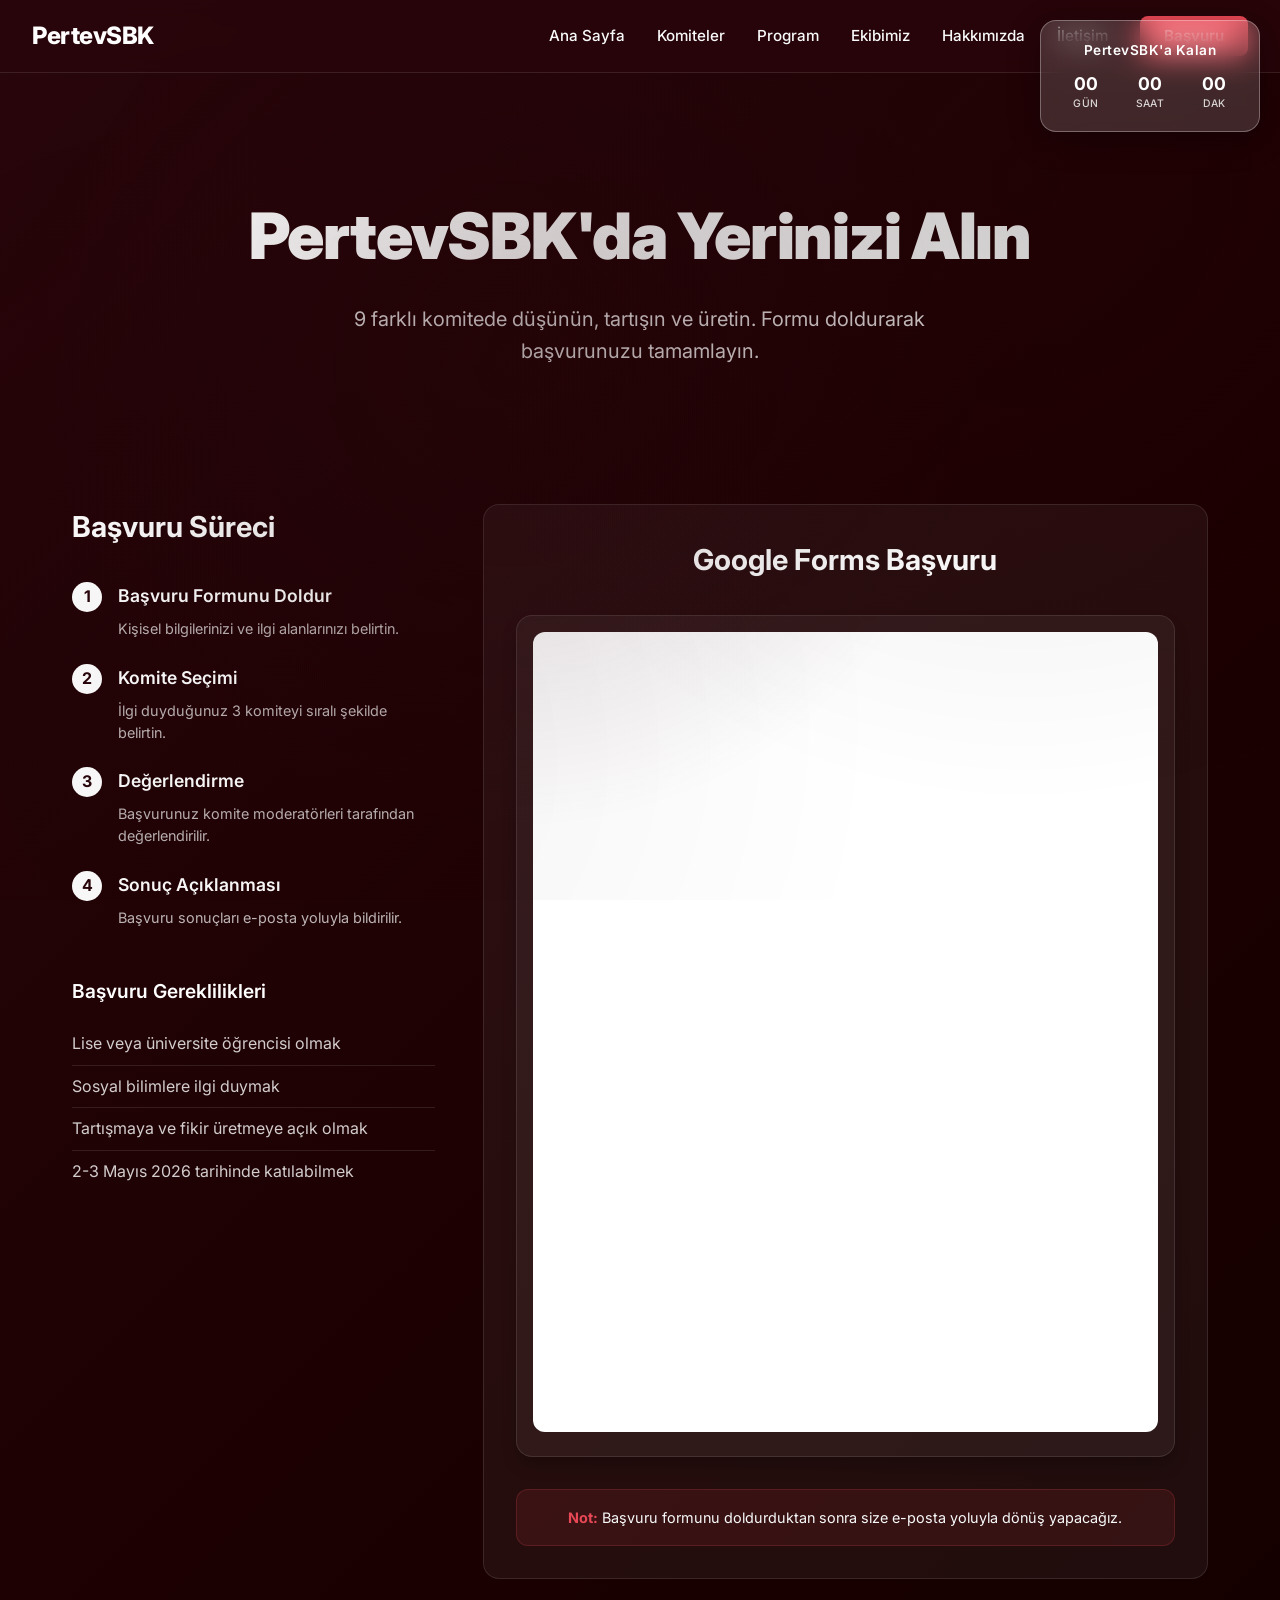
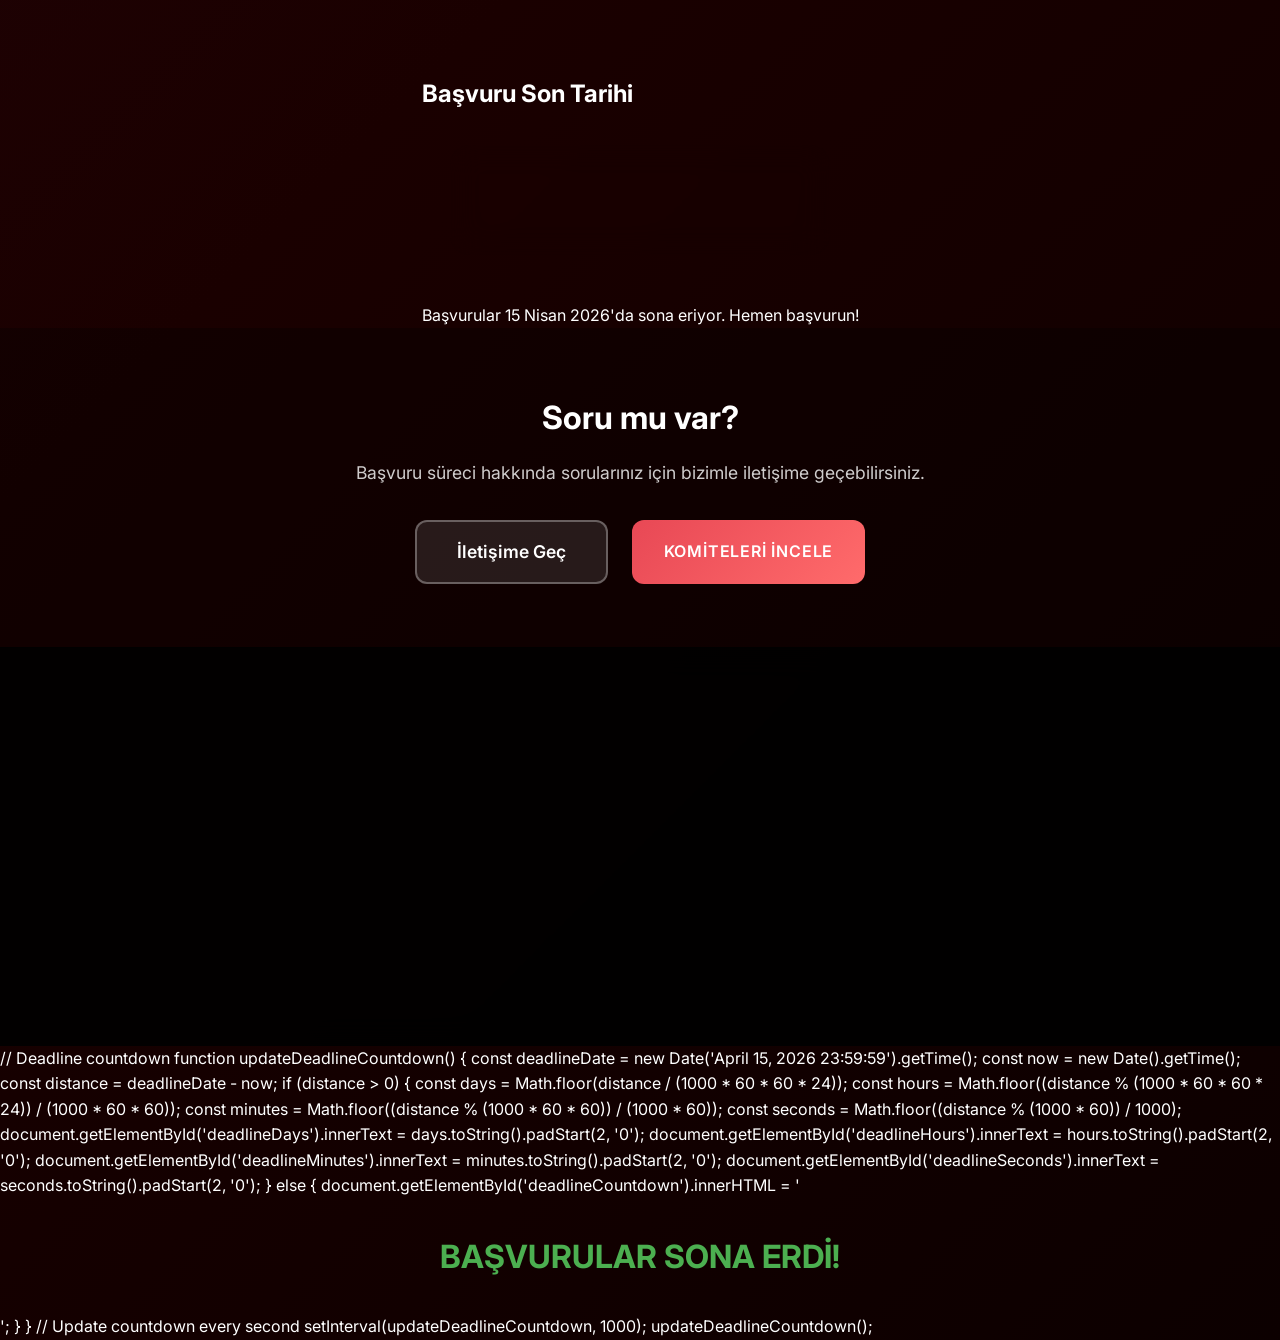
==== basvuru.html @ 07755e71 "Siteye mini sayaçlar eklendi, ana sayfa sayaç yeniden konumlandırıldı, linkler düzeltildi, meta desc" ====
<!DOCTYPE html>
<html lang="tr">
<head>
    <meta charset="UTF-8">
    <meta name="viewport" content="width=device-width, initial-scale=1.0">
    <title>Başvuru — PertevSBK</title>
    <link rel="icon" type="image/x-icon" href="favicon.ico">
    <link rel="preconnect" href="https://fonts.googleapis.com">
    <link rel="preconnect" href="https://fonts.gstatic.com" crossorigin>
    <link href="https://fonts.googleapis.com/css2?family=Inter:wght@300;400;500;600;700;800;900&display=swap" rel="stylesheet">
    <link rel="stylesheet" href="style.css">
</head>
<body>
    <header class="header">
        <nav class="nav">
            <a href="index.html" class="nav-logo">PertevSBK</a>
            <button class="menu-toggle" onclick="toggleMenu()">☰</button>
            <div class="nav-menu" id="navMenu">
                <a href="index.html" class="nav-link">Ana Sayfa</a>
                <a href="komiteler/komiteler.html" class="nav-link">Komiteler</a>
                <a href="program.html" class="nav-link">Program</a>
                <a href="ekibimiz/ekibimiz.html" class="nav-link">Ekibimiz</a>
                <a href="hakkimizda.html" class="nav-link">Hakkımızda</a>
                <a href="iletisim.html" class="nav-link">İletişim</a>
                <a href="basvuru.html" class="nav-link nav-cta">Başvuru</a>
            </div>
        </nav>
    </header>

    <div class="mini-countdown">
        <h4>PertevSBK'a Kalan</h4>
        <div class="mini-countdown-timer" id="miniCountdown">
            <div class="mini-countdown-item">
                <span class="mini-countdown-number" id="miniDays">00</span>
                <span class="mini-countdown-label">GÜN</span>
            </div>
            <div class="mini-countdown-item">
                <span class="mini-countdown-number" id="miniHours">00</span>
                <span class="mini-countdown-label">SAAT</span>
            </div>
            <div class="mini-countdown-item">
                <span class="mini-countdown-number" id="miniMinutes">00</span>
                <span class="mini-countdown-label">DAK</span>
            </div>
        </div>
    </div>

    <main class="main">
        <section class="page-hero">
            <div class="container">
                <h1>PertevSBK'da Yerinizi Alın</h1>
                <p>9 farklı komitede düşünün, tartışın ve üretin. Formu doldurarak başvurunuzu tamamlayın.</p>
            </div>
        </section>

        <section class="application-content">
            <div class="container">
                <div class="application-grid">
                    <div class="application-info">
                        <h2>Başvuru Süreci</h2>
                        <div class="process-steps">
                            <div class="step">
                                <div class="step-number">1</div>
                                <div class="step-content">
                                    <h3>Başvuru Formunu Doldur</h3>
                                    <p>Kişisel bilgilerinizi ve ilgi alanlarınızı belirtin.</p>
                                </div>
                            </div>
                            <div class="step">
                                <div class="step-number">2</div>
                                <div class="step-content">
                                    <h3>Komite Seçimi</h3>
                                    <p>İlgi duyduğunuz 3 komiteyi sıralı şekilde belirtin.</p>
                                </div>
                            </div>
                            <div class="step">
                                <div class="step-number">3</div>
                                <div class="step-content">
                                    <h3>Değerlendirme</h3>
                                    <p>Başvurunuz komite moderatörleri tarafından değerlendirilir.</p>
                                </div>
                            </div>
                            <div class="step">
                                <div class="step-number">4</div>
                                <div class="step-content">
                                    <h3>Sonuç Açıklanması</h3>
                                    <p>Başvuru sonuçları e-posta yoluyla bildirilir.</p>
                                </div>
                            </div>
                        </div>

                        <div class="requirements">
                            <h3>Başvuru Gereklilikleri</h3>
                            <ul>
                                <li>Lise veya üniversite öğrencisi olmak</li>
                                <li>Sosyal bilimlere ilgi duymak</li>
                                <li>Tartışmaya ve fikir üretmeye açık olmak</li>
                                <li>2-3 Mayıs 2026 tarihinde katılabilmek</li>
                            </ul>
                        </div>
                    </div>

                    <div class="application-form">
                        <h2>Google Forms Başvuru</h2>
                        <div class="form-container">
                            <iframe 
                                src="https://forms.gle/wSh3cr6bUbKPnaM68" 
                                width="100%" 
                                height="800" 
                                frameborder="0" 
                                marginheight="0" 
                                marginwidth="0"
                                style="border-radius: 12px; background: white;">
                                Yükleniyor...
                            </iframe>
                        </div>
                        <div class="form-note">
                            <p><strong>Not:</strong> Başvuru formunu doldurduktan sonra size e-posta yoluyla dönüş yapacağız.</p>
                        </div>
                    </div>
                </div>
            </div>
        </section>

        <section class="deadline-info">
            <div class="container">
                <h2>Başvuru Son Tarihi</h2>
                <div class="countdown-container">
                    <div class="countdown-box">
                        <div class="countdown" id="deadlineCountdown">
                            <div class="countdown-item">
                                <span class="countdown-number" id="deadlineDays">00</span>
                                <span class="countdown-label">GÜN</span>
                            </div>
                            <div class="countdown-item">
                                <span class="countdown-number" id="deadlineHours">00</span>
                                <span class="countdown-label">SAAT</span>
                            </div>
                            <div class="countdown-item">
                                <span class="countdown-number" id="deadlineMinutes">00</span>
                                <span class="countdown-label">DAKİKA</span>
                            </div>
                            <div class="countdown-item">
                                <span class="countdown-number" id="deadlineSeconds">00</span>
                                <span class="countdown-label">SANİYE</span>
                            </div>
                        </div>
                    </div>
                </div>
                <p class="deadline-text">Başvurular 15 Nisan 2026'da sona eriyor. Hemen başvurun!</p>
            </div>
        </section>

        <section class="cta-section">
            <div class="container">
                <h2>Soru mu var?</h2>
                <p>Başvuru süreci hakkında sorularınız için bizimle iletişime geçebilirsiniz.</p>
                <div class="cta-buttons">
                    <a href="iletisim.html" class="btn btn-secondary">İletişime Geç</a>
                    <a href="komiteler.html" class="btn btn-primary">Komiteleri İncele</a>
                </div>
            </div>
        </section>
    </main>

    <footer class="footer">
        <div class="container">
            <div class="footer-content">
                <div class="footer-info">
                    <h4>PertevSBK</h4>
                    <p>PertevSBK fikir platformu.</p>
                </div>
                <div class="footer-links">
                    <a href="index.html">Ana Sayfa</a>
                    <a href="komiteler/komiteler.html">Komiteler</a>
                    <a href="program.html">Program</a>
                    <a href="ekibimiz/ekibimiz.html">Ekibimiz</a>
                    <a href="hakkimizda.html">Hakkımızda</a>
                    <a href="faaliyetlerimiz.html">Faaliyetler</a>
                    <a href="iletisim.html">İletişim</a>
                    <a href="basvuru.html">Başvuru</a>
                </div>
                <div class="footer-credits">
                    <p>&copy; 2026 PertevSBK. Tüm hakları saklıdır.</p>
                    <p>Düşün. Tartış. Üret.</p>
                </div>
            </div>
        </div>
    </footer>

    <script>
        // Mobil menu toggle
        function toggleMenu() {
            const navMenu = document.getElementById('navMenu');
            navMenu.classList.toggle('active');
        }

        // Close menu when clicking on a link
        document.querySelectorAll('.nav-link').forEach(link => {
            link.addEventListener('click', () => {
                document.getElementById('navMenu').classList.remove('active');
            });
        });

        // Mini sayaç fonksiyonu
        function updateMiniCountdown() {
            const eventDate = new Date('May 2, 2026 09:00:00').getTime();
            const now = new Date().getTime();
            const timeLeft = eventDate - now;

            if (timeLeft > 0) {
                const days = Math.floor(timeLeft / (1000 * 60 * 60 * 24));
                const hours = Math.floor((timeLeft % (1000 * 60 * 60 * 24)) / (1000 * 60 * 60));
                const minutes = Math.floor((timeLeft % (1000 * 60 * 60)) / (1000 * 60));

                document.getElementById('miniDays').textContent = String(days).padStart(2, '0');
                document.getElementById('miniHours').textContent = String(hours).padStart(2, '0');
                document.getElementById('miniMinutes').textContent = String(minutes).padStart(2, '0');
            }
        }

        // Sayfa yüklendiğinde ve her saniye güncelle
        document.addEventListener('DOMContentLoaded', updateMiniCountdown);
        setInterval(updateMiniCountdown, 1000);
    </script>

        // Deadline countdown
        function updateDeadlineCountdown() {
            const deadlineDate = new Date('April 15, 2026 23:59:59').getTime();
            const now = new Date().getTime();
            const distance = deadlineDate - now;
            
            if (distance > 0) {
                const days = Math.floor(distance / (1000 * 60 * 60 * 24));
                const hours = Math.floor((distance % (1000 * 60 * 60 * 24)) / (1000 * 60 * 60));
                const minutes = Math.floor((distance % (1000 * 60 * 60)) / (1000 * 60));
                const seconds = Math.floor((distance % (1000 * 60)) / 1000);
                
                document.getElementById('deadlineDays').innerText = days.toString().padStart(2, '0');
                document.getElementById('deadlineHours').innerText = hours.toString().padStart(2, '0');
                document.getElementById('deadlineMinutes').innerText = minutes.toString().padStart(2, '0');
                document.getElementById('deadlineSeconds').innerText = seconds.toString().padStart(2, '0');
            } else {
                document.getElementById('deadlineCountdown').innerHTML = '<div class="event-live">BAŞVURULAR SONA ERDİ!</div>';
            }
        }

        // Update countdown every second
        setInterval(updateDeadlineCountdown, 1000);
        updateDeadlineCountdown();
    </script>
</body>
</html>
---- style.css ----
/* PertevSBK Renk Sistemi */
:root {
    /* Ana Renkler - PertevSBK Bordo Teması */
    --primary-dark: #28060B;      /* Ana PertevSBK bordo */
    --primary-medium: #1A0000;    /* Orta PertevSBK bordo */
    --primary-light: #0C0000;     /* Açık PertevSBK bordo */
    
    /* Vurgu Renkleri */
    --accent-primary: #E84855;    /* Kırmızı vurgu */
    --accent-secondary: #FF6B6B;  /* Soft kırmızı */
    --accent-gold: #FFD93D;       /* Altın sarısı */
    
    /* Nötr Renkler */
    --white-primary: #FFFFFF;     /* Saf beyaz */
    --white-secondary: #F8F9FA;   /* Soft beyaz */
    --gray-light: #E9ECEF;        /* Açık gri */
    --gray-medium: #6C757D;       /* Orta gri */
    --gray-dark: #343A40;         /* Koyu gri */
    --black: #000000;             /* Saf siyah */
    
    /* Şeffaflıklar */
    --overlay-light: rgba(40, 6, 11, 0.05);
    --overlay-medium: rgba(40, 6, 11, 0.1);
    --overlay-dark: rgba(40, 6, 11, 0.2);
    --overlay-heavy: rgba(40, 6, 11, 0.8);
    
    /* Metin Renkleri */
    --text-primary: #FFFFFF;      /* Ana metin */
    --text-secondary: #F8F9FA;    /* İkincil metin */
    --text-muted: #E9ECEF;        /* Soluk metin */
    --text-accent: #FFD93D;       /* Vurgu metin */
    
    /* Arka Planlar */
    --bg-primary: linear-gradient(135deg, #28060B 0%, #1A0000 50%, #0C0000 100%);
    --bg-card: rgba(255, 255, 255, 0.08);
    --bg-hover: rgba(255, 255, 255, 0.12);
    --bg-active: rgba(232, 72, 85, 0.1);
    
    /* Kenarlar */
    --border-light: rgba(255, 255, 255, 0.1);
    --border-medium: rgba(255, 255, 255, 0.2);
    --border-accent: #E84855;
    
    /* Butonlar */
    --btn-primary-bg: #E84855;
    --btn-primary-hover: #D63445;
    --btn-secondary-bg: rgba(255, 255, 255, 0.1);
    --btn-secondary-hover: rgba(255, 255, 255, 0.2);
    --btn-outline-border: rgba(255, 255, 255, 0.3);
    
    /* Gölgeler */
    --shadow-light: 0 4px 6px rgba(0, 0, 0, 0.1);
    --shadow-medium: 0 10px 15px rgba(0, 0, 0, 0.2);
    --shadow-heavy: 0 20px 25px rgba(0, 0, 0, 0.3);
    --shadow-glow: 0 0 20px rgba(232, 72, 85, 0.3);
}

* {
    margin: 0;
    padding: 0;
    box-sizing: border-box;
}

body {
    font-family: 'Inter', -apple-system, BlinkMacSystemFont, 'Segoe UI', Roboto, sans-serif;
    background: var(--bg-primary);
    color: var(--text-primary);
    overflow-x: hidden;
    min-height: 100vh;
    line-height: 1.6;
}

/* Arka Plan Animasyonu */
body::before {
    content: '';
    position: fixed;
    top: 0;
    left: 0;
    right: 0;
    bottom: 0;
    background: 
        radial-gradient(circle at 20% 80%, var(--overlay-light) 0%, transparent 50%),
        radial-gradient(circle at 80% 20%, var(--overlay-medium) 0%, transparent 50%),
        radial-gradient(circle at 40% 40%, var(--overlay-dark) 0%, transparent 50%);
    animation: float 20s ease-in-out infinite;
    pointer-events: none;
    z-index: 0;
}

@keyframes float {
    0%, 100% { transform: translate(0px, 0px) rotate(0deg); }
    33% { transform: translate(30px, -30px) rotate(1deg); }
    66% { transform: translate(-20px, 20px) rotate(-1deg); }
}

.container {
    max-width: 1200px;
    margin: 0 auto;
    padding: 0 2rem;
}

/* Header Styles */
.header {
    position: fixed;
    top: 0;
    left: 0;
    right: 0;
    z-index: 1000;
    background: var(--overlay-heavy);
    backdrop-filter: blur(10px);
    border-bottom: 1px solid var(--border-light);
}

.nav {
    display: flex;
    justify-content: space-between;
    align-items: center;
    padding: 1rem 2rem;
    max-width: 1400px;
    margin: 0 auto;
}

.nav-logo {
    font-size: 1.5rem;
    font-weight: 800;
    color: var(--text-primary);
    text-decoration: none;
    letter-spacing: -0.02em;
    transition: color 0.3s ease;
}

.nav-logo:hover {
    color: var(--accent-primary);
}

.nav-menu {
    display: flex;
    gap: 2rem;
    align-items: center;
}

.nav-link {
    color: var(--text-secondary);
    text-decoration: none;
    font-weight: 500;
    font-size: 0.95rem;
    transition: all 0.3s ease;
    position: relative;
    padding: 0.5rem 0;
}

.nav-link:hover {
    color: var(--text-primary);
}

.nav-link::after {
    content: '';
    position: absolute;
    bottom: 0;
    left: 0;
    width: 0;
    height: 2px;
    background: var(--accent-primary);
    transition: width 0.3s ease;
}

.nav-link:hover::after {
    width: 100%;
}

.nav-cta {
    background: var(--accent-primary);
    color: var(--white-primary);
    padding: 0.5rem 1.5rem;
    border-radius: 8px;
    font-weight: 600;
    transition: all 0.3s ease;
    text-decoration: none;
}

.nav-cta:hover {
    background: var(--btn-primary-hover);
    transform: translateY(-2px);
    box-shadow: var(--shadow-glow);
}

/* Main Content */
.main {
    margin-top: 80px;
}

/* Hero Section */
.hero {
    text-align: center;
    padding: 6rem 0;
    min-height: 80vh;
    display: flex;
    align-items: center;
    justify-content: center;
}

.hero-content {
    max-width: 800px;
    margin: 0 auto;
}

.hero h1 {
    font-size: clamp(3rem, 8vw, 6rem);
    font-weight: 900;
    background: linear-gradient(45deg, var(--text-primary), var(--text-secondary));
    -webkit-background-clip: text;
    background-clip: text;
    -webkit-text-fill-color: transparent;
    letter-spacing: -0.02em;
    margin-bottom: 2rem;
    text-shadow: 0 0 30px rgba(255, 255, 255, 0.3);
}

.hero p {
    font-size: clamp(1.25rem, 2vw, 1.5rem);
    color: var(--text-secondary);
    margin-bottom: 3rem;
    line-height: 1.8;
}

/* Buttons */
.btn {
    display: inline-flex;
    align-items: center;
    gap: 0.75rem;
    padding: 1rem 2.5rem;
    border-radius: 12px;
    text-decoration: none;
    font-weight: 600;
    font-size: 1.1rem;
    transition: all 0.3s ease;
    border: 2px solid transparent;
}

.btn-primary {
    background: var(--btn-primary-bg);
    color: var(--white-primary);
}

.btn-primary:hover {
    background: var(--btn-primary-hover);
    transform: translateY(-3px);
    box-shadow: var(--shadow-glow);
}

.btn-secondary {
    background: var(--btn-secondary-bg);
    color: var(--text-primary);
    border-color: var(--btn-outline-border);
}

.btn-secondary:hover {
    background: var(--btn-secondary-hover);
    border-color: var(--border-medium);
    transform: translateY(-3px);
    box-shadow: var(--shadow-medium);
}

/* Coordinator Message Styles */
.coordinator-message {
    max-width: 800px;
    margin: 0 auto 4rem;
    padding: 3rem;
    background: rgba(255, 255, 255, 0.05);
    border: 1px solid rgba(255, 255, 255, 0.1);
    border-radius: 16px;
    text-align: left;
}

.coordinator-message h3 {
    font-size: 1.5rem;
    font-weight: 700;
    color: white;
    margin-bottom: 1rem;
    text-align: center;
}

.coordinator-message p {
    color: rgba(255, 255, 255, 0.8);
    line-height: 1.8;
    margin-bottom: 1.5rem;
    font-size: 1rem;
}

.coordinator-message p:first-of-type {
    font-weight: 600;
    color: rgba(255, 255, 255, 0.9);
}

.signature {
    text-align: right;
    margin-top: 2rem !important;
    color: rgba(255, 255, 255, 0.9) !important;
    font-style: italic;
}

/* About Section */
.about {
    padding: 6rem 0;
    background: rgba(0, 0, 0, 0.3);
    margin-top: 12rem;
}

.about h2 {
    font-size: clamp(2rem, 4vw, 3rem);
    font-weight: 800;
    color: white;
    text-align: center;
    margin-bottom: 4rem;
    letter-spacing: -0.01em;
}

.committees {
    display: grid;
    grid-template-columns: repeat(auto-fit, minmax(300px, 1fr));
    gap: 2rem;
    max-width: 1200px;
    margin: 0 auto;
}

.committee {
    background: rgba(255, 255, 255, 0.05);
    border: 1px solid rgba(255, 255, 255, 0.1);
    border-radius: 16px;
    padding: 2rem;
    text-align: center;
    transition: all 0.3s ease;
    position: relative;
    overflow: hidden;
}

.committee::before {
    content: '';
    position: absolute;
    top: 0;
    left: 0;
    right: 0;
    height: 4px;
    background: linear-gradient(90deg, #ffffff, #e0e0e0);
    transform: scaleX(0);
    transition: transform 0.3s ease;
}

.committee:hover::before {
    transform: scaleX(1);
}

.committee:hover {
    transform: translateY(-5px);
    background: rgba(255, 255, 255, 0.08);
    border-color: rgba(255, 255, 255, 0.2);
    box-shadow: 0 10px 30px rgba(0, 0, 0, 0.3);
}

.committee h3 {
    font-size: 1.5rem;
    font-weight: 700;
    color: white;
    margin-bottom: 1rem;
}

.committee p {
    color: rgba(255, 255, 255, 0.8);
    line-height: 1.6;
    font-size: 1rem;
}

/* Countdown Section */
.mini-countdown {
    position: fixed;
    top: 20px;
    right: 20px;
    background: rgba(255, 255, 255, 0.15);
    backdrop-filter: blur(15px);
    border: 1px solid rgba(255, 255, 255, 0.3);
    border-radius: 16px;
    padding: 1.2rem;
    z-index: 1000;
    min-width: 220px;
    box-shadow: 0 8px 32px rgba(0, 0, 0, 0.3);
    transition: all 0.3s ease;
}

.mini-countdown:hover {
    transform: translateY(-2px);
    box-shadow: 0 12px 40px rgba(0, 0, 0, 0.4);
    border-color: rgba(255, 255, 255, 0.4);
}

.mini-countdown h4 {
    color: white;
    font-size: 0.85rem;
    margin-bottom: 0.8rem;
    text-align: center;
    font-weight: 600;
    letter-spacing: 0.5px;
}

.mini-countdown-timer {
    display: flex;
    gap: 0.8rem;
    justify-content: center;
}

.mini-countdown-item {
    text-align: center;
    flex: 1;
}

.mini-countdown-number {
    display: block;
    color: white;
    font-size: 1.1rem;
    font-weight: 700;
    line-height: 1;
    margin-bottom: 0.2rem;
}

.mini-countdown-label {
    display: block;
    color: rgba(255, 255, 255, 0.8);
    font-size: 0.65rem;
    font-weight: 500;
    letter-spacing: 0.3px;
}

.countdown-section {
    padding: 4rem 0;
    text-align: center;
}

.countdown-section h2 {
    font-size: clamp(2rem, 4vw, 3rem);
    font-weight: 800;
    color: white;
    margin-bottom: 3rem;
    letter-spacing: -0.01em;
}

.countdown-container {
    display: flex;
    justify-content: center;
    margin-bottom: 3rem;
}

.countdown-box {
    background: rgba(255, 255, 255, 0.08);
    backdrop-filter: blur(15px);
    border: 2px solid rgba(255, 255, 255, 0.15);
    border-radius: 20px;
    padding: 2rem 3rem;
    box-shadow: 0 10px 30px rgba(0, 0, 0, 0.5);
    transition: all 0.3s ease;
    margin-top: 2rem;
    margin-bottom: 0;
}

.countdown-box:hover {
    transform: translateY(-5px);
    box-shadow: 0 15px 40px rgba(0, 0, 0, 0.7);
    border-color: rgba(255, 255, 255, 0.25);
}

.countdown {
    display: flex;
    gap: 2rem;
    justify-content: center;
}

.countdown-item {
    text-align: center;
    min-width: 80px;
}

.countdown-number {
    display: block;
    font-size: clamp(2.5rem, 4vw, 3.5rem);
    font-weight: 900;
    color: white;
    line-height: 1;
    margin-bottom: 0.5rem;
    text-shadow: 0 0 10px rgba(255, 255, 255, 0.5);
}

.countdown-label {
    font-size: clamp(0.8rem, 1.2vw, 1rem);
    font-weight: 600;
    color: rgba(255, 255, 255, 0.7);
    letter-spacing: 0.1em;
}

.event-live {
    font-size: clamp(1.5rem, 2.5vw, 2rem);
    font-weight: 700;
    color: #4CAF50;
    text-align: center;
    padding: 2rem;
    animation: glow 2s ease-in-out infinite;
}

@keyframes glow {
    0%, 100% { text-shadow: 0 0 10px #4CAF50; }
    50% { text-shadow: 0 0 20px #4CAF50, 0 0 30px #4CAF50; }
}

.social-cta {
    margin-top: 2rem;
}

.social-cta p {
    font-size: 1.1rem;
    color: rgba(255, 255, 255, 0.8);
    margin-bottom: 1rem;
}

.social-link {
    display: inline-flex;
    align-items: center;
    gap: 0.75rem;
    padding: 1rem 2rem;
    background: rgba(255, 255, 255, 0.1);
    border: 2px solid rgba(255, 255, 255, 0.3);
    border-radius: 50px;
    color: white;
    text-decoration: none;
    font-weight: 600;
    font-size: 1rem;
    transition: all 0.3s ease;
    backdrop-filter: blur(10px);
}

.social-link:hover {
    background: rgba(255, 255, 255, 0.2);
    border-color: rgba(255, 255, 255, 0.5);
    transform: translateY(-3px);
    box-shadow: 0 10px 25px rgba(255, 255, 255, 0.2);
}

/* Footer - Clean and Working */
.footer {
    background: rgba(0, 0, 0, 0.9);
    backdrop-filter: blur(15px);
    border-top: 1px solid rgba(255, 255, 255, 0.1);
    padding: 3rem 0;
}

.footer-content {
    display: grid;
    grid-template-columns: repeat(auto-fit, minmax(200px, 1fr));
    gap: 2rem;
    margin-bottom: 2rem;
}

.footer-info h4,
.footer-links h4,
.footer-cta h4,
.footer-contact h4 {
    font-size: 1rem;
    font-weight: 600;
    color: var(--text-primary);
    margin-bottom: 1rem;
}

.footer-info p {
    color: rgba(255, 255, 255, 0.7);
    line-height: 1.6;
    max-width: 400px;
}

.footer-links a,
.footer-cta a {
    display: block;
    color: rgba(255, 255, 255, 0.8);
    text-decoration: none;
    margin-bottom: 0.5rem;
    transition: color 0.3s ease;
}

.footer-links a:hover,
.footer-cta a:hover {
    color: white;
}

.footer-contact p {
    color: rgba(255, 255, 255, 0.7);
    margin: 0.3rem 0;
}

.footer-contact a {
    color: var(--accent-primary);
    text-decoration: none;
}

.footer-contact a:hover {
    text-decoration: underline;
}

.footer-credits {
    text-align: right;
}

.footer-credits p {
    color: rgba(255, 255, 255, 0.6);
    font-size: 0.9rem;
    margin-bottom: 0.5rem;
}

/* Committees Intro */
.committees-intro {
    text-align: center;
    font-size: 1.2rem;
    color: var(--text-secondary);
    margin-bottom: 3rem;
    font-weight: 500;
}

/* Committee Links */
.committee-link {
    display: inline-flex;
    align-items: center;
    gap: 0.5rem;
    color: var(--accent-primary);
    text-decoration: none;
    font-weight: 600;
    font-size: 0.9rem;
    margin-top: 1rem;
    transition: all 0.3s ease;
    padding: 0.5rem 1rem;
    border-radius: 8px;
    background: rgba(232, 72, 85, 0.1);
    border: 1px solid rgba(232, 72, 85, 0.2);
}

.committee-link:hover {
    background: rgba(232, 72, 85, 0.2);
    border-color: var(--accent-primary);
    transform: translateY(-2px);
    color: var(--white-primary);
}

/* Enhanced Hero CTA */
.hero-cta {
    display: flex;
    gap: 1.5rem;
    justify-content: center;
    align-items: center;
    margin-top: 3rem;
    flex-wrap: wrap;
}

/* Professional Animations */
@keyframes fadeInUp {
    from {
        opacity: 0;
        transform: translateY(30px);
    }
    to {
        opacity: 1;
        transform: translateY(0);
    }
}

.committee {
    animation: fadeInUp 0.6s ease-out;
    animation-fill-mode: both;
}

.committee:nth-child(1) { animation-delay: 0.1s; }
.committee:nth-child(2) { animation-delay: 0.2s; }
.committee:nth-child(3) { animation-delay: 0.3s; }
.committee:nth-child(4) { animation-delay: 0.4s; }
.committee:nth-child(5) { animation-delay: 0.5s; }
.committee:nth-child(6) { animation-delay: 0.6s; }
.committee:nth-child(7) { animation-delay: 0.7s; }
.committee:nth-child(8) { animation-delay: 0.8s; }
.committee:nth-child(9) { animation-delay: 0.9s; }

/* Enhanced Hover Effects */
.committee:hover {
    transform: translateY(-8px) scale(1.02);
    box-shadow: 0 20px 40px rgba(0, 0, 0, 0.4);
    border-color: var(--accent-primary);
}

.committee:hover::before {
    transform: scaleX(1);
    background: linear-gradient(90deg, var(--accent-primary), var(--accent-secondary));
}

/* Professional Typography */
.coordinator-message {
    font-size: 1.05rem;
    line-height: 1.8;
}

.coordinator-message p:first-of-type {
    font-size: 1.1rem;
    color: var(--text-primary);
}

/* Google Forms Container */
.form-container {
    background: rgba(255, 255, 255, 0.05);
    border: 1px solid rgba(255, 255, 255, 0.1);
    border-radius: 16px;
    padding: 1rem;
    margin-bottom: 2rem;
    overflow: hidden;
    box-shadow: var(--shadow-medium);
    transition: all 0.3s ease;
}

.form-container:hover {
    transform: translateY(-2px);
    box-shadow: var(--shadow-heavy);
}

.form-container iframe {
    border: none;
    border-radius: 8px;
    min-height: 800px;
}

.form-note {
    background: rgba(232, 72, 85, 0.1);
    border: 1px solid rgba(232, 72, 85, 0.2);
    border-radius: 12px;
    padding: 1rem;
    text-align: center;
}

.form-note p {
    color: var(--text-secondary);
    margin: 0;
    font-size: 0.9rem;
}

.form-note strong {
    color: var(--accent-primary);
}

/* Moderator Avatar Images */
.moderator-avatar {
    width: 60px;
    height: 60px;
    border-radius: 50%;
    overflow: hidden;
    flex-shrink: 0;
    border: 2px solid var(--accent-primary);
    box-shadow: 0 4px 8px rgba(0, 0, 0, 0.2);
}

.moderator-avatar-img {
    width: 100%;
    height: 100%;
    object-fit: cover;
    transition: transform 0.3s ease;
}

.moderator:hover .moderator-avatar-img {
    transform: scale(1.1);
}

.moderator:hover .moderator-avatar {
    border-color: var(--accent-secondary);
}

/* Fallback for missing images */
.moderator-avatar .avatar-placeholder {
    width: 100%;
    height: 100%;
    display: flex;
    align-items: center;
    justify-content: center;
    background: rgba(232, 72, 85, 0.1);
    font-size: 1.5rem;
}

/* Professional Committee Design */
.committee-detail {
    background: rgba(255, 255, 255, 0.03);
    border: 1px solid rgba(255, 255, 255, 0.08);
    border-radius: 20px;
    padding: 3rem;
    margin-bottom: 2rem;
    transition: all 0.4s cubic-bezier(0.4, 0, 0.2, 1);
    position: relative;
    overflow: hidden;
}

.committee-detail::before {
    content: '';
    position: absolute;
    top: 0;
    left: 0;
    right: 0;
    height: 3px;
    background: linear-gradient(90deg, var(--accent-primary), var(--accent-secondary));
    transform: scaleX(0);
    transform-origin: left;
    transition: transform 0.4s cubic-bezier(0.4, 0, 0.2, 1);
}

.committee-detail:hover::before {
    transform: scaleX(1);
}

.committee-detail:hover {
    transform: translateY(-8px);
    box-shadow: 0 25px 50px rgba(0, 0, 0, 0.5);
    border-color: var(--accent-primary);
    background: rgba(255, 255, 255, 0.06);
}

.committee-header {
    display: flex;
    justify-content: space-between;
    align-items: center;
    margin-bottom: 2rem;
    padding-bottom: 1.5rem;
    border-bottom: 2px solid rgba(255, 255, 255, 0.1);
}

.committee-header h2 {
    font-size: 1.8rem;
    font-weight: 700;
    color: var(--text-primary);
    margin: 0;
    letter-spacing: -0.02em;
}

.committee-content {
    color: var(--text-secondary);
    line-height: 1.8;
}

.committee-content p {
    font-size: 1.05rem;
    margin-bottom: 2rem;
    font-weight: 400;
}

.committee-moderators {
    margin-bottom: 2rem;
}

.committee-moderators h3 {
    font-size: 1.2rem;
    font-weight: 600;
    color: var(--text-primary);
    margin-bottom: 1.5rem;
}

.moderators-list {
    display: grid;
    grid-template-columns: repeat(auto-fit, minmax(250px, 1fr));
    gap: 1.5rem;
}

.moderator {
    display: flex;
    align-items: center;
    gap: 1rem;
    padding: 1.5rem;
    background: rgba(255, 255, 255, 0.02);
    border: 1px solid rgba(255, 255, 255, 0.05);
    border-radius: 12px;
    transition: all 0.3s ease;
}

.moderator:hover {
    background: rgba(255, 255, 255, 0.04);
    transform: translateY(-2px);
    border-color: rgba(255, 255, 255, 0.1);
}

.moderator-info h4 {
    font-size: 1.1rem;
    font-weight: 600;
    color: var(--text-primary);
    margin: 0 0 0.5rem 0;
}

.moderator-role {
    font-size: 0.9rem;
    color: var(--accent-primary);
    font-weight: 500;
    margin: 0;
}

/* Professional Topics Section */
.committee-topics {
    background: linear-gradient(135deg, rgba(232, 72, 85, 0.08) 0%, rgba(139, 0, 0, 0.05) 100%);
    border: 1px solid rgba(232, 72, 85, 0.15);
    border-radius: 16px;
    padding: 1.5rem;
    margin-top: 1.5rem;
    position: relative;
    overflow: hidden;
}

.committee-topics::before {
    content: '';
    position: absolute;
    top: 0;
    left: 0;
    right: 0;
    height: 3px;
    background: linear-gradient(90deg, var(--accent-primary), var(--accent-secondary));
    opacity: 0.6;
}

.committee-topics h3 {
    font-size: 1.2rem;
    font-weight: 700;
    color: var(--text-primary);
    margin-bottom: 1rem;
    display: flex;
    align-items: center;
    gap: 0.5rem;
}

.committee-topics ul {
    list-style: none;
    padding: 0;
    margin: 0;
    display: flex;
    flex-direction: column;
    gap: 0.8rem;
}

.committee-topics li {
    padding: 1rem 1.2rem;
    background: rgba(255, 255, 255, 0.03);
    border: 1px solid rgba(255, 255, 255, 0.08);
    border-radius: 12px;
    position: relative;
    color: var(--text-secondary);
    font-size: 0.95rem;
    line-height: 1.5;
    transition: all 0.3s ease;
}

.committee-topics li:hover {
    background: rgba(255, 255, 255, 0.06);
    border-color: rgba(232, 72, 85, 0.3);
    color: var(--text-primary);
    transform: translateY(-2px);
    box-shadow: 0 4px 12px rgba(0, 0, 0, 0.15);
}

.committee-visual {
    margin-bottom: 2rem;
}

.committee-visual h3 {
    font-size: 1.1rem;
    font-weight: 600;
    color: var(--text-primary);
    margin-bottom: 1rem;
    display: flex;
    align-items: center;
    gap: 0.5rem;
}

.committee-visual h3::before {
    display: none;
}

.visual-placeholder {
    background: rgba(255, 255, 255, 0.02);
    border: 2px dashed rgba(255, 255, 255, 0.1);
    border-radius: 12px;
    padding: 2rem;
    text-align: center;
    min-height: 200px;
    display: flex;
    align-items: center;
    justify-content: center;
    transition: all 0.3s ease;
}

.visual-placeholder:hover {
    background: rgba(255, 255, 255, 0.04);
    border-color: rgba(255, 255, 255, 0.2);
}

.visual-placeholder p {
    color: var(--text-muted);
    font-size: 1.1rem;
    margin: 0;
    font-style: italic;
}

/* Enhanced Committee Grid */
.committees-grid {
    display: grid;
    grid-template-columns: 1fr;
    gap: 2rem;
    margin-top: 3rem;
}

/* Professional Typography */
.committees-detail {
    padding: 4rem 0;
}

.committees-detail .container {
    max-width: 1200px;
    margin: 0 auto;
}

/* Moderators Visual Section */
.moderators-visual {
    display: grid;
    grid-template-columns: repeat(auto-fit, minmax(200px, 1fr));
    gap: 2rem;
    margin-top: 1.5rem;
}

.moderator-photo {
    text-align: center;
    background: rgba(255, 255, 255, 0.02);
    border: 1px solid rgba(255, 255, 255, 0.1);
    border-radius: 16px;
    padding: 1.5rem;
    transition: all 0.3s ease;
}

.moderator-photo:hover {
    transform: translateY(-5px);
    box-shadow: 0 15px 30px rgba(0, 0, 0, 0.3);
    border-color: var(--accent-primary);
    background: rgba(255, 255, 255, 0.05);
}

.moderator-img {
    width: 120px;
    height: 120px;
    border-radius: 50%;
    object-fit: cover;
    margin-bottom: 1rem;
    border: 3px solid var(--accent-primary);
    box-shadow: 0 8px 16px rgba(0, 0, 0, 0.2);
    transition: all 0.3s ease;
}

.moderator-photo:hover .moderator-img {
    transform: scale(1.05);
    border-color: var(--accent-secondary);
}

.moderator-photo h4 {
    font-size: 1.1rem;
    font-weight: 600;
    color: var(--text-primary);
    margin: 0 0 0.5rem 0;
}

.moderator-photo p {
    font-size: 0.9rem;
    color: var(--accent-primary);
    margin: 0;
    font-weight: 500;
}

/* Committee Visual Section */
.committee-visual {
    margin-bottom: 2rem;
}

.committee-visual h3 {
    font-size: 1.1rem;
    font-weight: 600;
    color: var(--text-primary);
    margin-bottom: 1rem;
    display: flex;
    align-items: center;
    gap: 0.5rem;
}

.committee-visual h3::before {
    content: '🖼️';
    font-size: 1rem;
}

.visual-placeholder {
    background: rgba(255, 255, 255, 0.02);
    border: 2px dashed rgba(255, 255, 255, 0.1);
    border-radius: 12px;
    padding: 2rem;
    text-align: center;
    min-height: 200px;
    display: flex;
    align-items: center;
    justify-content: center;
    transition: all 0.3s ease;
}

.visual-placeholder:hover {
    background: rgba(255, 255, 255, 0.04);
    border-color: rgba(255, 255, 255, 0.2);
}

.visual-placeholder p {
    color: var(--text-muted);
    font-size: 1.1rem;
    margin: 0;
    font-style: italic;
}

/* About Page Icons */
.vision-title {
    font-size: 2rem;
    font-weight: 700;
    color: var(--text-primary);
    margin-bottom: 1.5rem;
    position: relative;
    padding-left: 3rem;
    display: flex;
    align-items: center;
    text-align: left;
}

.mission-title {
    font-size: 2rem;
    font-weight: 700;
    color: var(--text-primary);
    margin: 2rem 0 1.5rem 0;
    position: relative;
    padding-left: 3rem;
    display: flex;
    align-items: center;
    text-align: left;
}

/* About Page Styling */
.about-content {
    padding: 4rem 0;
}

.about-text {
    max-width: 800px;
    margin: 0 auto;
    text-align: center;
}

.about-text h2 {
    font-size: 2rem;
    font-weight: 700;
    color: var(--text-primary);
    margin-bottom: 1.5rem;
}

.about-text p {
    font-size: 1.1rem;
    line-height: 1.8;
    color: var(--text-secondary);
    margin-bottom: 2rem;
}

.values-list {
    list-style: none;
    padding: 0;
    margin: 2rem 0;
    text-align: left;
}

.values-list li {
    padding: 1rem 0;
    border-bottom: 1px solid rgba(255, 255, 255, 0.1);
    font-size: 1.05rem;
    color: var(--text-secondary);
}

.values-list li:last-child {
    border-bottom: none;
}

.values-list strong {
    color: var(--accent-primary);
    font-weight: 600;
}

/* Professional Contact Page */
.contact-content {
    padding: 4rem 0;
}

.contact-grid {
    display: grid;
    grid-template-columns: 1fr 1fr;
    gap: 4rem;
    max-width: 1400px;
    margin-left: auto;
    margin-right: auto;
}

.contact-left {
    display: flex;
    flex-direction: column;
    gap: 2rem;
}

.contact-right {
    display: flex;
    flex-direction: column;
    gap: 3rem;
}

.contact-title {
    font-size: 2rem;
    font-weight: 700;
    color: var(--text-primary);
    margin-bottom: 2rem;
    position: relative;
    text-align: center;
}

.contact-title::before {
    content: '📞';
    position: relative;
    left: 0;
    top: 0;
    transform: none;
    font-size: 1.5rem;
    opacity: 0.3;
    filter: grayscale(100%);
    margin-right: 0.5rem;
}

.contact-item {
    display: flex;
    align-items: flex-start;
    gap: 1.5rem;
    padding: 2rem;
    background: rgba(255, 255, 255, 0.03);
    border: 1px solid rgba(255, 255, 255, 0.08);
    border-radius: 16px;
    transition: all 0.3s ease;
    max-width: 100%;
}

.contact-item:hover {
    background: rgba(255, 255, 255, 0.06);
    border-color: var(--accent-primary);
    transform: translateY(-2px);
    box-shadow: 0 8px 24px rgba(0, 0, 0, 0.2);
}

.contact-icon {
    font-size: 1.8rem;
    opacity: 0.6;
    filter: grayscale(50%);
    transition: all 0.3s ease;
    flex-shrink: 0;
    width: 60px;
    height: 60px;
    text-align: center;
    background: linear-gradient(135deg, rgba(232, 72, 85, 0.25) 0%, rgba(139, 0, 0, 0.2) 100%);
    border: 2px solid rgba(232, 72, 85, 0.4);
    border-radius: 50%;
    padding: 0;
    display: flex;
    align-items: center;
    justify-content: center;
    box-shadow: 0 4px 12px rgba(232, 72, 85, 0.3);
}

.contact-icon img {
    width: 24px;
    height: 24px;
    object-fit: contain;
}

.contact-item:hover .contact-icon {
    opacity: 1;
    filter: grayscale(0%);
    transform: scale(1.1);
    background: linear-gradient(135deg, rgba(232, 72, 85, 0.35) 0%, rgba(139, 0, 0, 0.25) 100%);
    border-color: var(--accent-primary);
    box-shadow: 0 6px 20px rgba(232, 72, 85, 0.5);
}

/* Instagram Icon Styling */
.instagram-icon {
    background: transparent !important;
    border: none !important;
    display: flex;
    align-items: center;
    justify-content: center;
}

.instagram-icon img {
    width: 24px;
    height: 24px;
    object-fit: contain;
}

.instagram-icon:hover {
    background: rgba(131, 58, 180, 0.1) !important;
    border: none !important;
    box-shadow: 0 4px 12px rgba(131, 58, 180, 0.2) !important;
}

.contact-details {
    flex: 1;
    text-align: left;
}

.contact-details h3 {
    font-size: 1.2rem;
    font-weight: 600;
    color: var(--text-primary);
    margin-bottom: 0.5rem;
}

.contact-details p {
    color: var(--text-secondary);
    line-height: 1.6;
    margin: 0;
}

.social-links {
    display: flex;
    gap: 1rem;
    margin-top: 0.5rem;
    flex-wrap: wrap;
}

.social-link {
    color: var(--accent-primary);
    text-decoration: none;
    font-weight: 500;
    padding: 0.5rem 1rem;
    background: rgba(232, 72, 85, 0.1);
    border: 1px solid rgba(232, 72, 85, 0.2);
    border-radius: 8px;
    transition: all 0.3s ease;
}

.social-link:hover {
    background: rgba(232, 72, 85, 0.2);
    border-color: var(--accent-primary);
    color: var(--white-primary);
    transform: translateY(-2px);
}

.contact-hours {
    background: linear-gradient(135deg, rgba(232, 72, 85, 0.08) 0%, rgba(139, 0, 0, 0.05) 100%);
    border: 1px solid rgba(232, 72, 85, 0.15);
    border-radius: 16px;
    padding: 2rem;
    text-align: center;
}

.contact-hours h3 {
    font-size: 1.2rem;
    font-weight: 600;
    color: var(--text-primary);
    margin-bottom: 1rem;
}

.contact-hours p {
    color: var(--text-secondary);
    margin: 0.5rem 0;
    font-weight: 500;
}

.contact-extra {
    background: rgba(255, 255, 255, 0.02);
    border: 1px solid rgba(255, 255, 255, 0.05);
    border-radius: 16px;
    padding: 2rem;
}

.contact-extra h3 {
    font-size: 1.2rem;
    font-weight: 600;
    color: var(--text-primary);
    margin-bottom: 1rem;
    text-align: center;
}

.contact-extra p {
    color: var(--text-secondary);
    margin: 0.5rem 0;
    font-weight: 500;
}

.contact-extra strong {
    color: var(--accent-primary);
}

/* Transport Section - Optimized Design */
.transport-info {
    background: rgba(255, 255, 255, 0.03);
    border: 1px solid rgba(255, 255, 255, 0.08);
    border-radius: 20px;
    padding: 1.5rem;
}

.transport-info h3 {
    font-size: 1.3rem;
    font-weight: 700;
    color: var(--text-primary);
    margin-bottom: 1.2rem;
    text-align: center;
}

.transport-grid {
    display: grid;
    grid-template-columns: repeat(auto-fit, minmax(260px, 1fr));
    gap: 1rem;
}

.transport-item {
    display: flex;
    align-items: flex-start;
    gap: 0.8rem;
    padding: 0.8rem;
    background: rgba(255, 255, 255, 0.02);
    border: 1px solid rgba(255, 255, 255, 0.05);
    border-radius: 10px;
    transition: all 0.3s ease;
}

.transport-item:hover {
    background: rgba(255, 255, 255, 0.04);
    border-color: rgba(255, 255, 255, 0.1);
    transform: translateY(-1px);
}

.transport-icon {
    font-size: 1.3rem;
    opacity: 0.6;
    filter: grayscale(50%);
    transition: all 0.3s ease;
    flex-shrink: 0;
    width: 32px;
    height: 32px;
    text-align: center;
    background: linear-gradient(135deg, rgba(232, 72, 85, 0.25) 0%, rgba(139, 0, 0, 0.2) 100%);
    border: 2px solid rgba(232, 72, 85, 0.4);
    border-radius: 50%;
    padding: 0;
    display: flex;
    align-items: center;
    justify-content: center;
    box-shadow: 0 2px 8px rgba(232, 72, 85, 0.3);
}

.transport-icon img {
    width: 24px;
    height: 24px;
    object-fit: contain;
}

.transport-item:hover .transport-icon {
    opacity: 1;
    filter: grayscale(0%);
    transform: scale(1.05);
    background: linear-gradient(135deg, rgba(232, 72, 85, 0.35) 0%, rgba(139, 0, 0, 0.25) 100%);
    border-color: var(--accent-primary);
    box-shadow: 0 4px 12px rgba(232, 72, 85, 0.5);
}

.transport-details {
    flex: 1;
}

.transport-details h4 {
    font-size: 0.95rem;
    font-weight: 600;
    color: var(--text-primary);
    margin-bottom: 0.2rem;
}

.transport-details p {
    color: var(--text-secondary);
    margin: 0.08rem 0;
    line-height: 1.3;
    font-size: 0.75rem;
    word-wrap: break-word;
}

.transport-details strong {
    color: var(--accent-primary);
    font-weight: 600;
}

/* Wide transport item for bus */
.transport-item-wide {
    display: flex;
    align-items: flex-start;
    gap: 0.8rem;
    padding: 0.8rem;
    background: rgba(255, 255, 255, 0.02);
    border: 1px solid rgba(255, 255, 255, 0.05);
    border-radius: 10px;
    transition: all 0.3s ease;
    grid-column: 1 / -1;
}

.transport-item-wide:hover {
    background: rgba(255, 255, 255, 0.04);
    border-color: rgba(255, 255, 255, 0.1);
    transform: translateY(-1px);
}

.transport-item-wide .transport-icon {
    width: 36px;
    height: 36px;
    font-size: 1.4rem;
}

.transport-item-wide .transport-icon img {
    width: 28px;
    height: 28px;
    object-fit: contain;
}

.transport-item-wide .transport-details h4 {
    font-size: 1rem;
}

.transport-item-wide .transport-details p {
    font-size: 0.8rem;
}

/* Map Section */
.map-section {
    margin-top: 0;
}

.map-title {
    font-size: 2rem;
    font-weight: 700;
    color: var(--text-primary);
    margin-bottom: 2rem;
    text-align: center;
}

.map-container {
    border-radius: 20px;
    overflow: hidden;
    box-shadow: 0 20px 40px rgba(0, 0, 0, 0.3);
    margin-bottom: 0;
    border: 2px solid rgba(255, 255, 255, 0.1);
    max-width: 100%;
}

.map-container iframe {
    width: 100%;
    height: 450px;
    border: none;
}

.map-info {
    background: rgba(255, 255, 255, 0.03);
    border: 1px solid rgba(255, 255, 255, 0.08);
    border-radius: 20px;
    padding: 3rem;
    max-width: 100%;
}

.map-directions h3 {
    font-size: 1.5rem;
    font-weight: 700;
    color: var(--text-primary);
    margin-bottom: 2rem;
    text-align: center;
}

.direction-item {
    display: flex;
    align-items: flex-start;
    gap: 1.5rem;
    padding: 1.5rem;
    background: rgba(255, 255, 255, 0.02);
    border: 1px solid rgba(255, 255, 255, 0.05);
    border-radius: 12px;
    margin-bottom: 1rem;
    transition: all 0.3s ease;
    max-width: 100%;
}

.direction-item:hover {
    background: rgba(255, 255, 255, 0.04);
    border-color: rgba(255, 255, 255, 0.1);
    transform: translateX(8px);
}

.direction-item strong {
    color: var(--accent-primary);
    font-weight: 600;
    min-width: 80px;
    flex-shrink: 0;
}

.direction-item p {
    color: var(--text-secondary);
    margin: 0;
    line-height: 1.6;
    flex: 1;
}

/* Contact Form */
.contact-form {
    background: rgba(255, 255, 255, 0.03);
    border: 1px solid rgba(255, 255, 255, 0.08);
    border-radius: 20px;
    padding: 3rem;
    position: relative;
    overflow: hidden;
}

.contact-form::before {
    content: '';
    position: absolute;
    top: 0;
    left: 0;
    right: 0;
    height: 3px;
    background: linear-gradient(90deg, var(--accent-primary), var(--accent-secondary));
    transform: scaleX(0);
    transform-origin: left;
    transition: transform 0.4s ease;
}

.contact-form:hover::before {
    transform: scaleX(1);
}

.form {
    display: flex;
    flex-direction: column;
    gap: 1.5rem;
}

.form-group {
    display: flex;
    flex-direction: column;
}

.form-group label {
    font-size: 0.9rem;
    font-weight: 600;
    color: var(--text-primary);
    margin-bottom: 0.5rem;
}

.form-group input,
.form-group textarea {
    padding: 1rem;
    background: rgba(255, 255, 255, 0.05);
    border: 1px solid rgba(255, 255, 255, 0.1);
    border-radius: 12px;
    color: var(--text-primary);
    font-size: 1rem;
    transition: all 0.3s ease;
}

.form-group input:focus,
.form-group textarea:focus {
    outline: none;
    border-color: var(--accent-primary);
    background: rgba(255, 255, 255, 0.08);
    box-shadow: 0 0 0 3px rgba(232, 72, 85, 0.1);
}

.form-group textarea {
    resize: vertical;
    min-height: 120px;
}

.btn-primary {
    padding: 1rem 2rem;
    background: linear-gradient(135deg, var(--accent-primary), var(--accent-secondary));
    border: none;
    border-radius: 12px;
    color: var(--white-primary);
    font-size: 1rem;
    font-weight: 600;
    cursor: pointer;
    transition: all 0.3s ease;
    text-transform: uppercase;
    letter-spacing: 0.05em;
}

.btn-primary:hover {
    transform: translateY(-2px);
    box-shadow: 0 8px 24px rgba(232, 72, 85, 0.3);
}

/* Map Section */
.map-section {
    margin-top: 4rem;
    max-width: 1200px;
    margin-left: auto;
    margin-right: auto;
}

.map-title {
    font-size: 2rem;
    font-weight: 700;
    color: var(--text-primary);
    margin-bottom: 2rem;
    text-align: center;
}

.map-container {
    border-radius: 20px;
    overflow: hidden;
    box-shadow: 0 20px 40px rgba(0, 0, 0, 0.3);
    margin-bottom: 3rem;
    border: 2px solid rgba(255, 255, 255, 0.1);
    max-width: 100%;
}

.map-container iframe {
    width: 100%;
    height: 450px;
    border: none;
}

.map-info {
    background: rgba(255, 255, 255, 0.03);
    border: 1px solid rgba(255, 255, 255, 0.08);
    border-radius: 20px;
    padding: 3rem;
    max-width: 100%;
}

.map-directions h3 {
    font-size: 1.5rem;
    font-weight: 700;
    color: var(--text-primary);
    margin-bottom: 2rem;
    text-align: center;
}

.direction-item {
    display: flex;
    align-items: flex-start;
    gap: 1rem;
    padding: 1.5rem;
    background: rgba(255, 255, 255, 0.02);
    border: 1px solid rgba(255, 255, 255, 0.05);
    border-radius: 12px;
    margin-bottom: 1rem;
    transition: all 0.3s ease;
    max-width: 100%;
}

.direction-item:hover {
    background: rgba(255, 255, 255, 0.04);
    border-color: rgba(255, 255, 255, 0.1);
    transform: translateX(8px);
}

.direction-item strong {
    color: var(--accent-primary);
    font-weight: 600;
    min-width: 80px;
    flex-shrink: 0;
}

.direction-item p {
    color: var(--text-secondary);
    margin: 0;
    line-height: 1.6;
    flex: 1;
}

/* Simple Contact Page - PertevSBK Style */
.contact-simple {
    padding: 4rem 0;
}

.contact-info-simple {
    max-width: 600px;
    margin: 0 auto;
}

.contact-item-simple {
    padding: 2rem 0;
    border-bottom: 1px solid rgba(255, 255, 255, 0.1);
}

.contact-item-simple:last-child {
    border-bottom: none;
}

.contact-item-simple h3 {
    font-size: 1.1rem;
    font-weight: 600;
    color: var(--text-primary);
    margin-bottom: 0.5rem;
}

.contact-item-simple p {
    color: var(--text-secondary);
    margin: 0.3rem 0;
    line-height: 1.5;
}

.contact-item-simple a {
    color: var(--accent-primary);
    text-decoration: none;
    font-weight: 400;
    transition: color 0.3s ease;
}

.contact-item-simple a:hover {
    color: var(--accent-secondary);
    text-decoration: underline;
}

/* Footer Update for PertevSBK Style */
.footer {
    background: rgba(0, 0, 0, 0.9);
    backdrop-filter: blur(15px);
    border-top: 1px solid rgba(255, 255, 255, 0.1);
    padding: 3rem 0;
}

.footer-content {
    display: grid;
    grid-template-columns: repeat(auto-fit, minmax(200px, 1fr));
    gap: 2rem;
    margin-bottom: 2rem;
}

.footer-info h4,
.footer-links h4,
.footer-cta h4,
.footer-contact h4 {
    font-size: 1rem;
    font-weight: 600;
    color: var(--text-primary);
    margin-bottom: 1rem;
}

.footer-links a,
.footer-cta a,
.footer-contact a {
    display: block;
    color: var(--text-secondary);
    text-decoration: none;
    margin-bottom: 0.5rem;
    transition: color 0.3s ease;
}

.footer-links a:hover,
.footer-cta a:hover,
.footer-contact a:hover {
    color: var(--accent-primary);
}

.footer-contact p {
    color: var(--text-secondary);
    margin: 0.3rem 0;
}

.footer-contact a {
    display: inline;
}

/* Responsive Design */
@media (max-width: 1024px) {
    .nav {
        padding: 1rem 2rem;
    }
    
    .nav-menu {
        gap: 1.5rem;
    }
    
    .hero {
        padding: 6rem 0 4rem;
    }
    
    .committees {
        grid-template-columns: repeat(auto-fit, minmax(250px, 1fr));
        gap: 1.5rem;
    }
    
    .footer-content {
        grid-template-columns: 1fr;
        gap: 2rem;
        text-align: center;
    }
    
    .footer-credits {
        text-align: center;
    }
    
    .form-container iframe {
        min-height: 600px;
    }
}

@media (max-width: 768px) {
    .nav-menu {
        display: none;
    }
    
    .hero {
        padding: 4rem 0 3rem;
        min-height: 60vh;
    }
    
    .hero h1 {
        font-size: clamp(2.5rem, 10vw, 4rem);
    }
    
    .hero p {
        font-size: clamp(1rem, 3vw, 1.25rem);
    }
    
    .countdown {
        gap: 1rem;
        flex-wrap: wrap;
    }
    
    .countdown-item {
        min-width: 60px;
    }
    
    .countdown-number {
        font-size: clamp(2rem, 5vw, 2.5rem);
    }
    
    .committees {
        grid-template-columns: 1fr;
        gap: 1rem;
    }
    
    .committee {
        padding: 1.5rem;
    }
}

@media (max-width: 480px) {
    .container {
        padding: 0 1rem;
    }
    
    .nav {
        padding: 1rem;
    }
    
    .hero {
        padding: 3rem 0 2rem;
    }
    
    .hero h1 {
        font-size: clamp(2rem, 12vw, 3rem);
    }
    
    .btn {
        padding: 0.75rem 1.5rem;
        font-size: 1rem;
    }
    
    .countdown-box {
        padding: 1.5rem 2rem;
    }
    
    .countdown-number {
        font-size: 1.75rem;
    }
    
    .countdown-label {
        font-size: 0.8rem;
    }
    
    .committee {
        padding: 1rem;
    }
    
    .committee h3 {
        font-size: 1.25rem;
    }
    
    .footer {
        padding: 2rem 0;
    }
}

/* Page Hero */
.page-hero {
    text-align: center;
    padding: 6rem 0 4rem;
    min-height: 40vh;
    display: flex;
    align-items: center;
    justify-content: center;
}

.page-hero h1 {
    font-size: clamp(2.5rem, 6vw, 4rem);
    font-weight: 900;
    background: linear-gradient(45deg, #ffffff, #e0e0e0);
    -webkit-background-clip: text;
    background-clip: text;
    -webkit-text-fill-color: transparent;
    letter-spacing: -0.02em;
    margin-bottom: 1rem;
}

.page-hero p {
    font-size: clamp(1rem, 2vw, 1.25rem);
    color: rgba(255, 255, 255, 0.8);
    max-width: 600px;
    margin: 0 auto;
    line-height: 1.6;
}

/* Committees Detail */
.committees-detail {
    padding: 4rem 0;
}

.committees-grid {
    display: grid;
    gap: 3rem;
}

.committee-detail {
    background: rgba(255, 255, 255, 0.05);
    border: 1px solid rgba(255, 255, 255, 0.1);
    border-radius: 20px;
    padding: 2rem;
    transition: all 0.3s ease;
}

.committee-detail:hover {
    transform: translateY(-5px);
    background: rgba(255, 255, 255, 0.08);
    border-color: rgba(255, 255, 255, 0.2);
    box-shadow: 0 10px 30px rgba(0, 0, 0, 0.3);
}

.committee-header {
    display: flex;
    align-items: center;
    justify-content: space-between;
    margin-bottom: 1.5rem;
}

.committee-header h2 {
    font-size: 1.5rem;
    font-weight: 700;
    color: white;
    margin: 0;
}

.committee-icon {
    font-size: 2.5rem;
    opacity: 0.8;
}

.committee-description p {
    color: rgba(255, 255, 255, 0.8);
    line-height: 1.6;
    margin-bottom: 1.5rem;
}

.committee-topics {
    background: rgba(0, 0, 0, 0.2);
    padding: 1.5rem;
    border-radius: 12px;
}

.committee-topics h3 {
    font-size: 1.1rem;
    font-weight: 600;
    color: white;
    margin-bottom: 1rem;
}

.committee-topics ul {
    list-style: none;
    padding: 0;
}

.committee-topics li {
    color: rgba(255, 255, 255, 0.7);
    padding: 0.5rem 0;
    border-bottom: 1px solid rgba(255, 255, 255, 0.1);
}

.committee-topics li:last-child {
    border-bottom: none;
}

/* Committee Moderators */
.committee-moderators {
    margin-bottom: 1.5rem;
}

.committee-moderators h3 {
    font-size: 1.1rem;
    font-weight: 600;
    color: white;
    margin-bottom: 1rem;
}

.moderators-list {
    display: grid;
    gap: 1rem;
}

.moderator {
    display: flex;
    gap: 1rem;
    align-items: center;
    background: rgba(0, 0, 0, 0.2);
    padding: 1rem;
    border-radius: 12px;
    transition: all 0.3s ease;
}

.moderator:hover {
    background: rgba(0, 0, 0, 0.3);
    transform: translateY(-2px);
}

.moderator-avatar {
    flex-shrink: 0;
}

.moderator-avatar .avatar-placeholder {
    width: 50px;
    height: 50px;
    background: rgba(255, 255, 255, 0.1);
    border-radius: 50%;
    display: flex;
    align-items: center;
    justify-content: center;
    font-size: 1.5rem;
}

.moderator-info h4 {
    font-size: 1rem;
    font-weight: 600;
    color: white;
    margin-bottom: 0.25rem;
}

.moderator-role {
    font-size: 0.85rem;
    color: rgba(255, 255, 255, 0.6);
    margin: 0;
}

/* Program Detail */
.program-detail {
    padding: 4rem 0;
}

.program-days {
    display: grid;
    gap: 3rem;
}

.day-program {
    background: rgba(255, 255, 255, 0.05);
    border: 1px solid rgba(255, 255, 255, 0.1);
    border-radius: 20px;
    padding: 2rem;
}

.day-program h2 {
    font-size: 1.8rem;
    font-weight: 700;
    color: white;
    margin-bottom: 2rem;
    text-align: center;
}

.program-timeline {
    display: grid;
    gap: 1rem;
}

.timeline-item {
    display: grid;
    grid-template-columns: 150px 1fr;
    gap: 1rem;
    align-items: start;
    padding: 1rem;
    background: rgba(0, 0, 0, 0.2);
    border-radius: 12px;
    transition: all 0.3s ease;
}

.timeline-item:hover {
    background: rgba(0, 0, 0, 0.3);
}

.time {
    font-weight: 600;
    color: rgba(255, 255, 255, 0.9);
    font-size: 0.9rem;
}

.event h3 {
    font-size: 1.1rem;
    font-weight: 600;
    color: white;
    margin-bottom: 0.5rem;
}

.event p {
    color: rgba(255, 255, 255, 0.7);
    font-size: 0.9rem;
}

/* Team Section */
.team-section {
    padding: 4rem 0;
}

.team-grid {
    display: flex;
    flex-direction: column;
    gap: 1rem;
}

.team-member {
    background: rgba(255, 255, 255, 0.05);
    border: 1px solid rgba(255, 255, 255, 0.1);
    border-radius: 16px;
    padding: 1.5rem;
    display: flex;
    align-items: center;
    gap: 2rem;
    transition: all 0.3s ease;
    width: 100%;
    justify-content: center;
}

.team-member:hover {
    transform: translateY(-5px);
    background: rgba(255, 255, 255, 0.08);
    border-color: rgba(255, 255, 255, 0.2);
    box-shadow: 0 10px 30px rgba(0, 0, 0, 0.3);
}

.member-avatar {
    flex-shrink: 0;
    margin-bottom: 0;
}

.avatar-placeholder {
    width: 80px;
    height: 80px;
    background: rgba(255, 255, 255, 0.1);
    border-radius: 50%;
    display: flex;
    align-items: center;
    justify-content: center;
    font-size: 2rem;
    margin: 0;
}

.member-info {
    text-align: center;
    flex: 1;
    margin: 0;
    order: 3;
}

.member-role {
    text-align: center;
    flex: 1;
    margin: 0;
    order: 1;
}

.member-info h3 {
    font-size: 1.3rem;
    font-weight: 700;
    color: white;
    margin-bottom: 0.5rem;
}

.role {
    color: rgba(255, 255, 255, 0.6);
    font-weight: 500;
    margin-bottom: 0.5rem;
}

.bio {
    color: rgba(255, 255, 255, 0.7);
    font-size: 0.9rem;
    line-height: 1.5;
    margin-bottom: 0;
}

/* About Content */
.about-content {
    padding: 4rem 0;
}

.about-text {
    max-width: 800px;
    margin: 0 auto;
}

.about-text h2 {
    font-size: 2rem;
    font-weight: 700;
    color: white;
    margin: 2rem 0 1rem;
}

.about-text p {
    color: rgba(255, 255, 255, 0.8);
    line-height: 1.8;
    margin-bottom: 1.5rem;
}

.values-list {
    list-style: none;
    padding: 0;
}

.values-list li {
    color: rgba(255, 255, 255, 0.8);
    padding: 1rem 0;
    border-bottom: 1px solid rgba(255, 255, 255, 0.1);
    line-height: 1.6;
}

.values-list li:last-child {
    border-bottom: none;
}

.values-list strong {
    color: white;
}

/* Stats Section */
.stats-section {
    padding: 4rem 0;
    background: rgba(0, 0, 0, 0.3);
}

.stats-grid {
    display: grid;
    grid-template-columns: repeat(auto-fit, minmax(150px, 1fr));
    gap: 2rem;
    text-align: center;
}

.stat-number {
    font-size: 3rem;
    font-weight: 900;
    color: white;
    margin-bottom: 0.5rem;
}

.stat-label {
    color: rgba(255, 255, 255, 0.7);
    font-weight: 500;
}

/* Activities Content */
.activities-content {
    padding: 4rem 0;
}

.activities-grid {
    display: grid;
    grid-template-columns: repeat(auto-fit, minmax(300px, 1fr));
    gap: 2rem;
}

.activity-card {
    background: rgba(255, 255, 255, 0.05);
    border: 1px solid rgba(255, 255, 255, 0.1);
    border-radius: 16px;
    padding: 2rem;
    text-align: center;
    transition: all 0.3s ease;
}

.activity-card:hover {
    transform: translateY(-5px);
    background: rgba(255, 255, 255, 0.08);
    border-color: rgba(255, 255, 255, 0.2);
    box-shadow: 0 10px 30px rgba(0, 0, 0, 0.3);
}

.activity-icon {
    font-size: 3rem;
    margin-bottom: 1.5rem;
}

.activity-card h3 {
    font-size: 1.3rem;
    font-weight: 700;
    color: white;
    margin-bottom: 1rem;
}

.activity-card p {
    color: rgba(255, 255, 255, 0.7);
    line-height: 1.5;
}

/* Timeline Section */
.timeline-section {
    padding: 4rem 0;
}

.timeline-section h2 {
    font-size: 2rem;
    font-weight: 700;
    color: white;
    text-align: center;
    margin-bottom: 3rem;
}

.timeline {
    display: grid;
    gap: 2rem;
    max-width: 800px;
    margin: 0 auto;
}

.timeline-item {
    display: flex;
    gap: 2rem;
    align-items: start;
}

.timeline-marker {
    width: 40px;
    height: 40px;
    background: white;
    color: #28060B;
    border-radius: 50%;
    display: flex;
    align-items: center;
    justify-content: center;
    font-weight: 700;
    flex-shrink: 0;
}

.timeline-content h3 {
    font-size: 1.2rem;
    font-weight: 600;
    color: white;
    margin-bottom: 0.5rem;
}

.timeline-content p {
    color: rgba(255, 255, 255, 0.7);
    line-height: 1.5;
}

/* Contact Content */
.contact-content {
    padding: 4rem 0;
}

.contact-grid {
    display: grid;
    grid-template-columns: 1fr 1fr;
    gap: 3rem;
    align-items: start;
}

.contact-info h2,
.contact-form h2 {
    font-size: 1.8rem;
    font-weight: 700;
    color: white;
    margin-bottom: 2rem;
}

.contact-item {
    display: flex;
    gap: 1rem;
    align-items: start;
    margin-bottom: 2rem;
}

.contact-icon {
    font-size: 1.5rem;
    flex-shrink: 0;
}

.contact-details h3 {
    font-size: 1.1rem;
    font-weight: 600;
    color: white;
    margin-bottom: 0.5rem;
}

.contact-details p {
    color: rgba(255, 255, 255, 0.7);
    line-height: 1.5;
}

.social-link {
    display: inline-flex;
    align-items: center;
    gap: 0.5rem;
    color: white;
    text-decoration: none;
    font-weight: 500;
    margin-top: 0.5rem;
    transition: all 0.3s ease;
}

.social-link:hover {
    color: rgba(255, 255, 255, 0.8);
}

/* Contact Form */
.contact-form {
    background: rgba(255, 255, 255, 0.05);
    border: 1px solid rgba(255, 255, 255, 0.1);
    border-radius: 16px;
    padding: 2rem;
}

.form-group {
    margin-bottom: 1.5rem;
}

.form-group label {
    display: block;
    color: white;
    font-weight: 500;
    margin-bottom: 0.5rem;
}

.form-group input,
.form-group textarea,
.form-group select {
    width: 100%;
    padding: 0.75rem;
    background: rgba(255, 255, 255, 0.1);
    border: 1px solid rgba(255, 255, 255, 0.2);
    border-radius: 8px;
    color: white;
    font-family: inherit;
    transition: all 0.3s ease;
}

.form-group input:focus,
.form-group textarea:focus,
.form-group select:focus {
    outline: none;
    border-color: rgba(255, 255, 255, 0.4);
    background: rgba(255, 255, 255, 0.15);
}

.form-group input::placeholder,
.form-group textarea::placeholder {
    color: rgba(255, 255, 255, 0.5);
}

.form-group select option {
    background: #28060B;
    color: white;
}

/* FAQ Section */
.faq-section {
    padding: 4rem 0;
}

.faq-section h2 {
    font-size: 2rem;
    font-weight: 700;
    color: white;
    text-align: center;
    margin-bottom: 3rem;
}

.faq-grid {
    display: grid;
    grid-template-columns: repeat(auto-fit, minmax(300px, 1fr));
    gap: 2rem;
}

.faq-item {
    background: rgba(255, 255, 255, 0.05);
    border: 1px solid rgba(255, 255, 255, 0.1);
    border-radius: 12px;
    padding: 1.5rem;
}

.faq-item h3 {
    font-size: 1.1rem;
    font-weight: 600;
    color: white;
    margin-bottom: 1rem;
}

.faq-item p {
    color: rgba(255, 255, 255, 0.7);
    line-height: 1.5;
}

/* Application Content */
.application-content {
    padding: 4rem 0;
}

.application-grid {
    display: grid;
    grid-template-columns: 1fr 2fr;
    gap: 3rem;
}

.application-info h2 {
    font-size: 1.8rem;
    font-weight: 700;
    color: white;
    margin-bottom: 2rem;
}

.process-steps {
    margin-bottom: 3rem;
}

.step {
    display: flex;
    gap: 1rem;
    align-items: start;
    margin-bottom: 1.5rem;
}

.step-number {
    width: 30px;
    height: 30px;
    background: white;
    color: #28060B;
    border-radius: 50%;
    display: flex;
    align-items: center;
    justify-content: center;
    font-weight: 700;
    flex-shrink: 0;
}

.step-content h3 {
    font-size: 1.1rem;
    font-weight: 600;
    color: white;
    margin-bottom: 0.5rem;
}

.step-content p {
    color: rgba(255, 255, 255, 0.7);
    line-height: 1.5;
    font-size: 0.9rem;
}

.requirements h3 {
    font-size: 1.2rem;
    font-weight: 600;
    color: white;
    margin-bottom: 1rem;
}

.requirements ul {
    list-style: none;
    padding: 0;
}

.requirements li {
    color: rgba(255, 255, 255, 0.8);
    padding: 0.5rem 0;
    border-bottom: 1px solid rgba(255, 255, 255, 0.1);
}

.requirements li:last-child {
    border-bottom: none;
}

/* Application Form */
.application-form {
    background: rgba(255, 255, 255, 0.05);
    border: 1px solid rgba(255, 255, 255, 0.1);
    border-radius: 16px;
    padding: 2rem;
}

.application-form h2 {
    font-size: 1.8rem;
    font-weight: 700;
    color: white;
    margin-bottom: 2rem;
    text-align: center;
}

.form-section {
    margin-bottom: 2rem;
    padding-bottom: 2rem;
    border-bottom: 1px solid rgba(255, 255, 255, 0.1);
}

.form-section:last-of-type {
    border-bottom: none;
}

.form-section h3 {
    font-size: 1.2rem;
    font-weight: 600;
    color: white;
    margin-bottom: 1.5rem;
}

.checkbox-group label {
    display: flex;
    align-items: start;
    gap: 0.5rem;
    color: rgba(255, 255, 255, 0.8);
    font-size: 0.9rem;
    line-height: 1.5;
}

.checkbox-group input[type="checkbox"] {
    margin-top: 0.25rem;
}

.checkbox-group a {
    color: white;
    text-decoration: none;
    border-bottom: 1px solid rgba(255, 255, 255, 0.3);
}

.checkbox-group a:hover {
    border-bottom-color: white;
}

.form-actions {
    display: flex;
    gap: 1rem;
    justify-content: center;
    margin-top: 2rem;
}

/* CTA Section */
.cta-section {
    padding: 4rem 0;
    text-align: center;
    background: rgba(0, 0, 0, 0.3);
}

.cta-section h2 {
    font-size: 2rem;
    font-weight: 700;
    color: white;
    margin-bottom: 1rem;
}

.cta-section p {
    font-size: 1.1rem;
    color: rgba(255, 255, 255, 0.8);
    margin-bottom: 2rem;
    max-width: 600px;
    margin-left: auto;
    margin-right: auto;
}

.cta-buttons {
    display: flex;
    gap: 1.5rem;
    justify-content: center;
    flex-wrap: wrap;
}

/* Deadline Info */
.deadline-info {
    margin-top: 2rem;
    display: flex;
    justify-content: center;
}

.deadline-info .countdown-box {
    background: rgba(255, 255, 255, 0.08);
    backdrop-filter: blur(15px);
    border: 2px solid rgba(255, 255, 255, 0.15);
    border-radius: 20px;
    padding: 1.5rem 2rem;
    box-shadow: 0 10px 30px rgba(0, 0, 0, 0.5);
}

.deadline-info .countdown {
    display: flex;
    gap: 1.5rem;
}

.deadline-info .countdown-item {
    text-align: center;
    min-width: 60px;
}

.deadline-info .countdown-number {
    display: block;
    font-size: 1.5rem;
    font-weight: 800;
    color: white;
    line-height: 1;
    margin-bottom: 0.5rem;
}

.deadline-info .countdown-label {
    font-size: 0.7rem;
    font-weight: 600;
    color: rgba(255, 255, 255, 0.7);
    letter-spacing: 0.1em;
}

/* Program Info */
.program-info {
    padding: 4rem 0;
}

.info-grid {
    display: grid;
    grid-template-columns: repeat(auto-fit, minmax(250px, 1fr));
    gap: 2rem;
}

.info-card {
    background: rgba(255, 255, 255, 0.05);
    border: 1px solid rgba(255, 255, 255, 0.1);
    border-radius: 16px;
    padding: 2rem;
    text-align: center;
    transition: all 0.3s ease;
}

.info-card:hover {
    transform: translateY(-5px);
    background: rgba(255, 255, 255, 0.08);
    border-color: rgba(255, 255, 255, 0.2);
    box-shadow: 0 10px 30px rgba(0, 0, 0, 0.3);
}

.info-card h3 {
    font-size: 1.2rem;
    font-weight: 600;
    color: white;
    margin-bottom: 1rem;
}

.info-card p {
    color: rgba(255, 255, 255, 0.7);
    line-height: 1.5;
}

/* Responsive Design for New Pages */
@media (max-width: 1024px) {
    .application-grid,
    .contact-grid {
        grid-template-columns: 1fr;
        gap: 2rem;
    }
    
    .timeline-item {
        flex-direction: column;
        gap: 1rem;
    }
    
    .timeline-marker {
        align-self: start;
    }
}

@media (max-width: 768px) {
    .page-hero {
        padding: 4rem 0 2rem;
    }
    
    .committees-grid {
        gap: 2rem;
    }
    
    .committee-detail {
        padding: 1.5rem;
    }
    
    .committee-header {
        flex-direction: column;
        gap: 1rem;
        text-align: center;
    }
    
    .timeline-item {
        grid-template-columns: 1fr;
        gap: 0.5rem;
    }
    
    .time {
        font-size: 0.8rem;
    }
    
    .form-actions {
        flex-direction: column;
        align-items: center;
    }
    
    .cta-buttons {
        flex-direction: column;
        align-items: center;
    }
    
    .deadline-info .countdown {
        gap: 1rem;
    }
    
    .deadline-info .countdown-item {
        min-width: 50px;
    }
}

/* Mobile Menu Toggle */
@media (max-width: 768px) {
    .nav-menu {
        position: fixed;
        top: 80px;
        left: 0;
        right: 0;
        background: rgba(0, 0, 0, 0.95);
        backdrop-filter: blur(10px);
        flex-direction: column;
        padding: 2rem;
        gap: 1rem;
        transform: translateY(-100%);
        transition: transform 0.3s ease;
        border-top: 1px solid rgba(255, 255, 255, 0.1);
    }
    
    .nav-menu.active {
        transform: translateY(0);
    }
    
    .menu-toggle {
        display: block;
        background: none;
        border: none;
        color: white;
        font-size: 1.5rem;
        cursor: pointer;
    }
}

@media (min-width: 769px) {
    .menu-toggle {
        display: none;
    }
}

/* Hakkımızda - Professional Styles */
.vision-mission-grid {
    display: grid;
    grid-template-columns: 1fr 1fr;
    gap: 3rem;
    margin-bottom: 4rem;
}

.vision-card, .mission-card {
    background: rgba(255, 255, 255, 0.03);
    border: 1px solid rgba(255, 255, 255, 0.08);
    border-radius: 20px;
    padding: 2.5rem;
    position: relative;
    overflow: hidden;
    transition: all 0.4s ease;
}

.vision-card::before, .mission-card::before {
    content: '';
    position: absolute;
    top: 0;
    left: 0;
    right: 0;
    height: 3px;
    background: linear-gradient(90deg, var(--accent-primary), var(--accent-secondary));
    transform: scaleX(0);
    transform-origin: left;
    transition: transform 0.4s ease;
}

.vision-card:hover::before, .mission-card:hover::before {
    transform: scaleX(1);
}

.vision-card:hover, .mission-card:hover {
    transform: translateY(-5px);
    box-shadow: 0 20px 40px rgba(0, 0, 0, 0.3);
}

.card-icon {
    width: 80px;
    height: 80px;
    background: linear-gradient(135deg, var(--accent-primary), var(--accent-secondary));
    border-radius: 20px;
    display: flex;
    align-items: center;
    justify-content: center;
    margin-bottom: 1rem;
    transition: all 0.4s ease;
}

.vision-card:hover .card-icon, .mission-card:hover .card-icon {
    transform: scale(1.05) rotate(3deg);
}

.card-icon img {
    filter: none;
}

.vision-title, .mission-title {
    font-size: 1.8rem;
    font-weight: 700;
    color: var(--text-primary);
    margin-bottom: 1rem;
}

.vision-card p, .mission-card p {
    color: var(--text-secondary);
    line-height: 1.6;
    margin-bottom: 1rem;
}

.values-section {
    margin-bottom: 4rem;
}

.values-section h2 {
    font-size: 2rem;
    font-weight: 700;
    color: var(--text-primary);
    text-align: center;
    margin-bottom: 3rem;
}

.values-grid {
    display: grid;
    grid-template-columns: repeat(auto-fit, minmax(250px, 1fr));
    gap: 2rem;
}

.value-item {
    background: rgba(255, 255, 255, 0.03);
    border: 1px solid rgba(255, 255, 255, 0.08);
    border-radius: 16px;
    padding: 2rem;
    text-align: center;
    transition: all 0.4s ease;
    position: relative;
    overflow: hidden;
}

.value-item::before {
    content: '';
    position: absolute;
    top: 0;
    left: 0;
    right: 0;
    height: 2px;
    background: linear-gradient(90deg, var(--accent-primary), var(--accent-secondary));
    transform: scaleX(0);
    transform-origin: left;
    transition: transform 0.4s ease;
}

.value-item:hover::before {
    transform: scaleX(1);
}

.value-item:hover {
    transform: translateY(-5px);
    box-shadow: 0 15px 30px rgba(0, 0, 0, 0.2);
}

.value-icon {
    width: 60px;
    height: 60px;
    background: linear-gradient(135deg, var(--accent-primary), var(--accent-secondary));
    border-radius: 16px;
    display: flex;
    align-items: center;
    justify-content: center;
    margin: 0 auto 1.5rem;
    transition: all 0.4s ease;
}

.value-item:hover .value-icon {
    transform: scale(1.05) rotate(2deg);
}

.value-icon img {
    filter: none;
}

.value-item h3 {
    font-size: 1.2rem;
    font-weight: 600;
    color: var(--text-primary);
    margin-bottom: 0.5rem;
}

.value-item p {
    color: var(--text-secondary);
    line-height: 1.5;
}

/* Responsive for Hakkımızda */
@media (max-width: 768px) {
    .vision-mission-grid {
        grid-template-columns: 1fr;
        gap: 2rem;
    }
    
    .vision-card, .mission-card {
        padding: 2rem;
    }
    
    .vision-title, .mission-title {
        font-size: 1.5rem;
    }
    
    .values-grid {
        grid-template-columns: 1fr;
        gap: 1.5rem;
    }
    
    .value-item {
        padding: 1.5rem;
    }
}
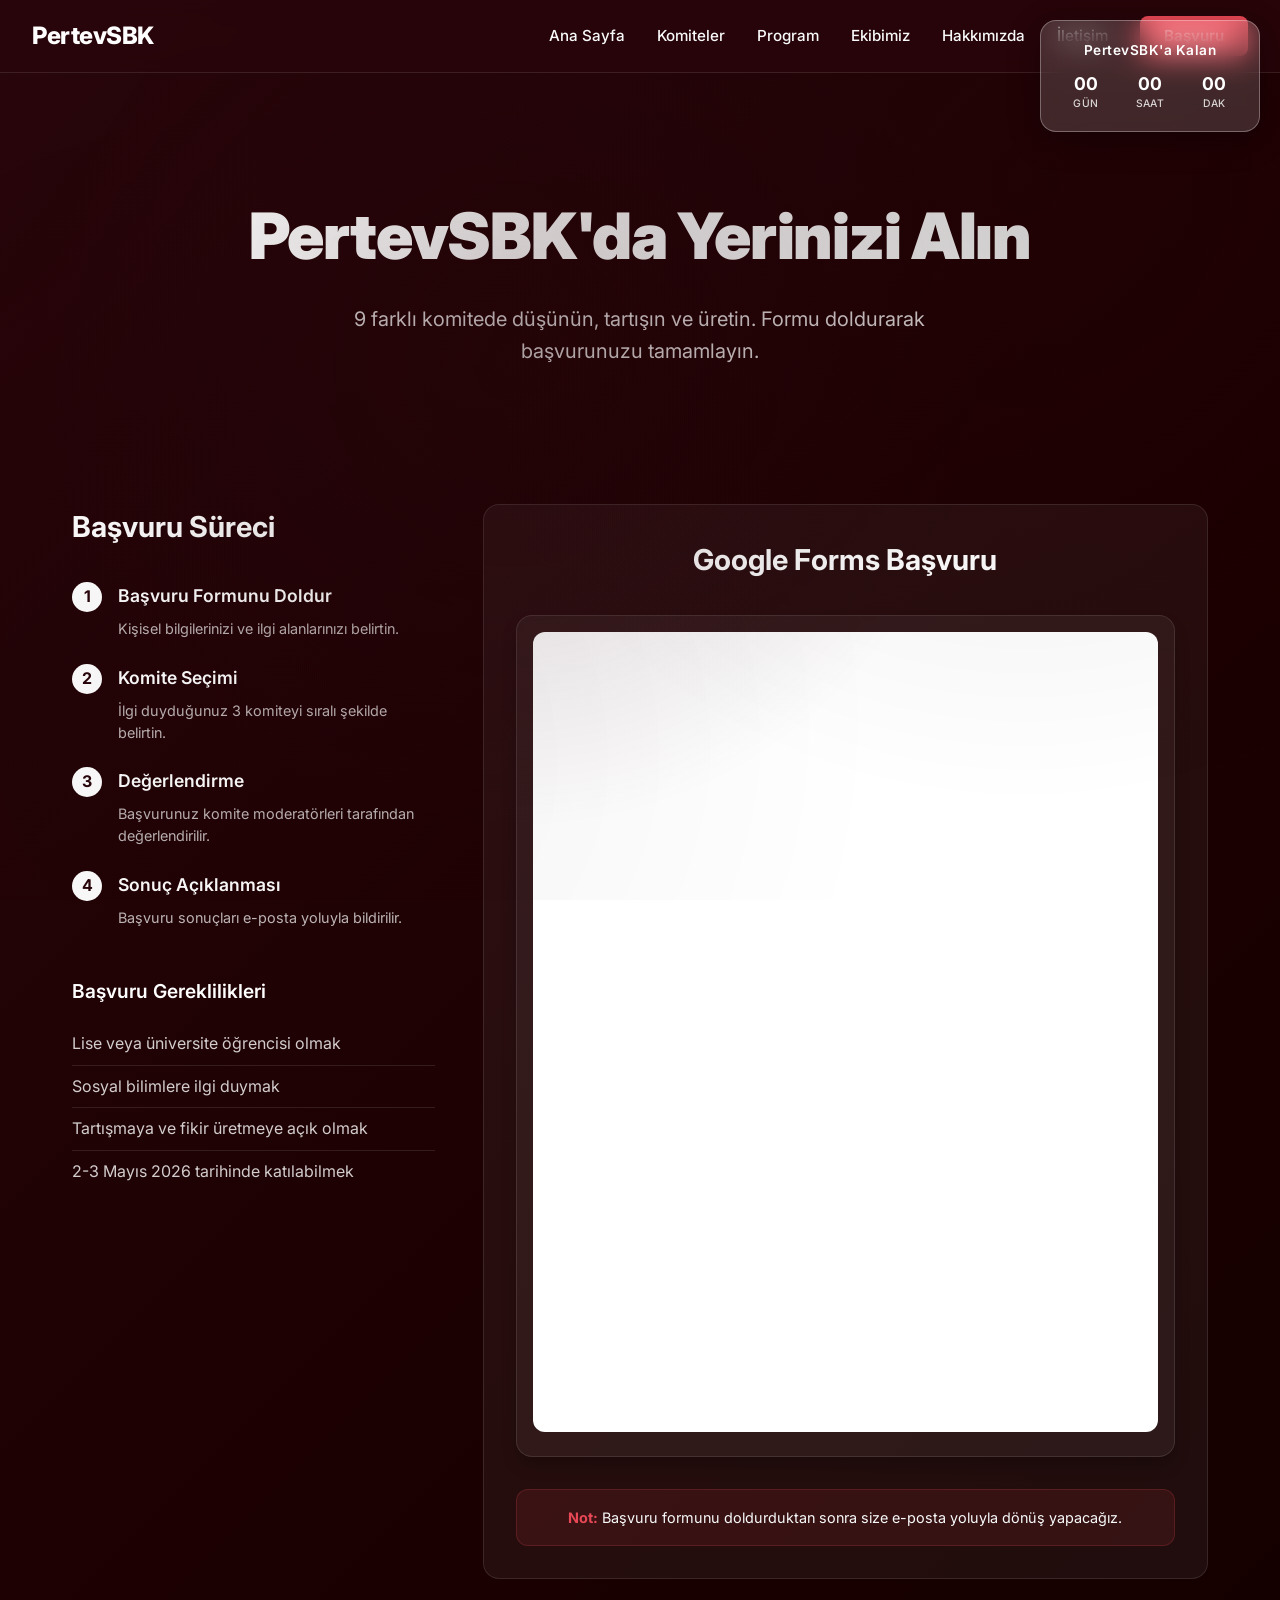
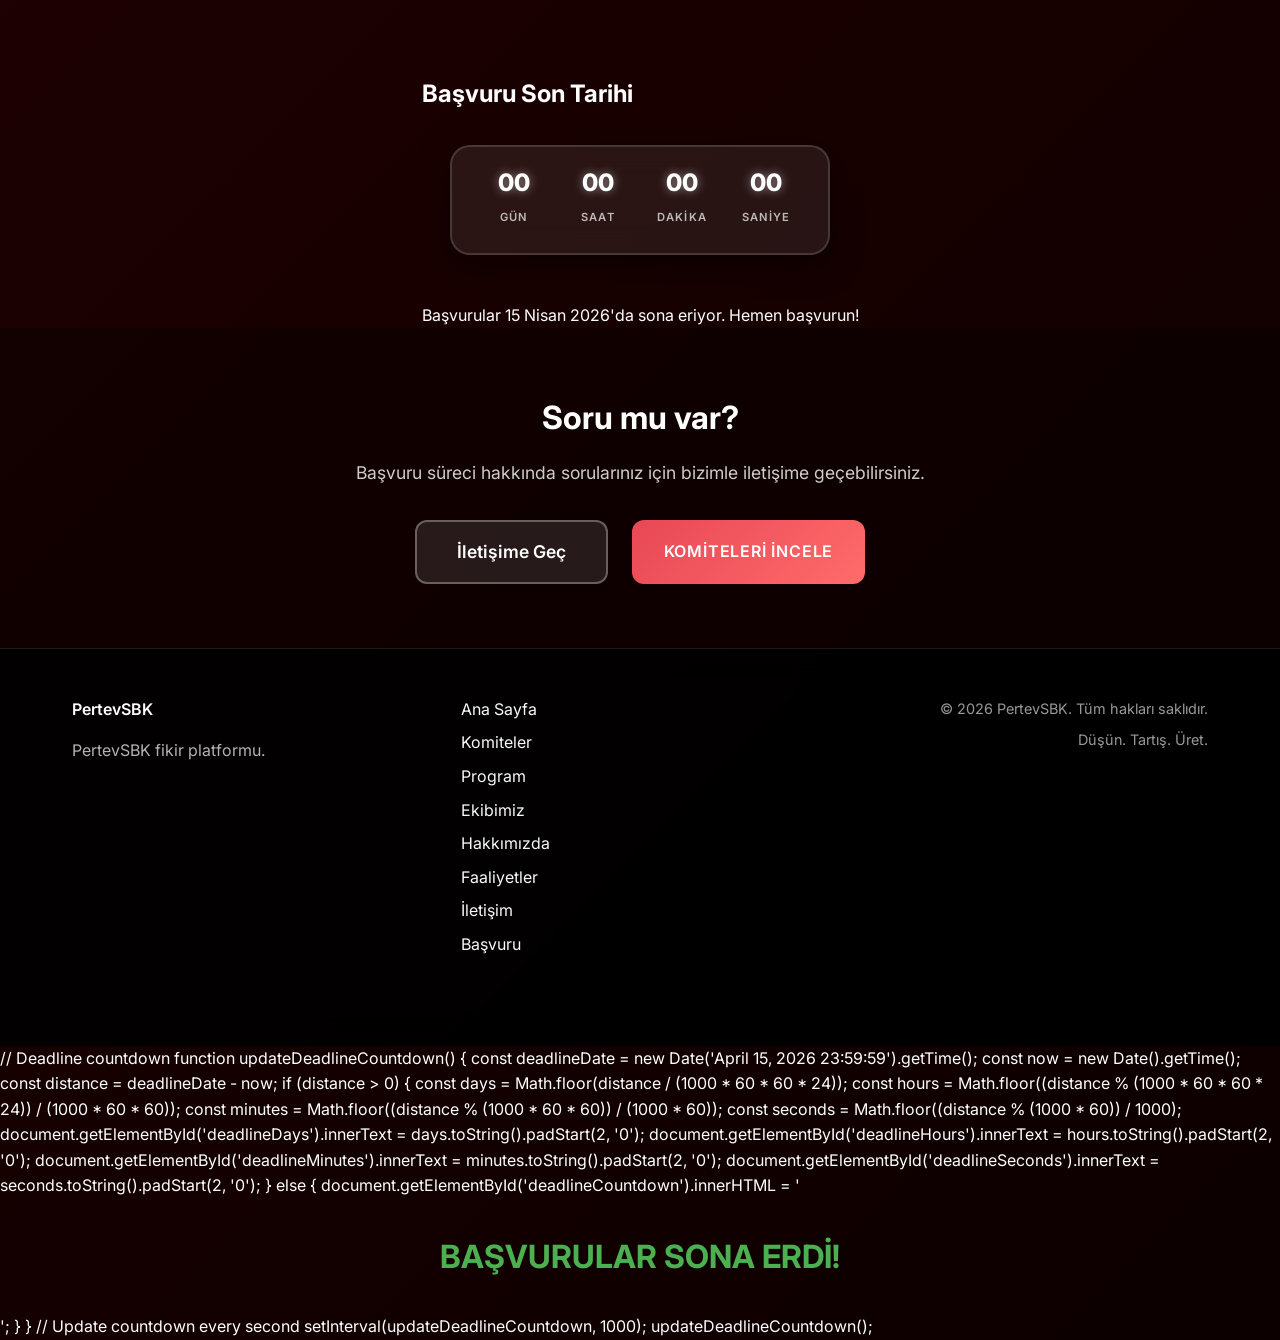
==== commit 878f9258: "Distopya Komitesi güncellendi: Burak Çakan, Haktan Efe Özgür, Ekin Şahin, Ela Karabatı, Ahmet Tarık " ====
--- a/basvuru.html
+++ b/basvuru.html
@@ -13,7 +13,7 @@
 <body>
     <header class="header">
         <nav class="nav">
-            <a href="index.html" class="nav-logo">PertevSBK</a>
+            <a href="https://pertevsbk.com/" target="_blank" class="nav-logo">PertevSBK</a>
             <button class="menu-toggle" onclick="toggleMenu()">☰</button>
             <div class="nav-menu" id="navMenu">
                 <a href="index.html" class="nav-link">Ana Sayfa</a>
--- a/style.css
+++ b/style.css
@@ -300,6 +300,49 @@
 }
 
 /* About Section */
+/* Photo Placeholder */
+.photo-placeholder {
+    background: rgba(255, 255, 255, 0.05);
+    border: 2px dashed rgba(255, 255, 255, 0.2);
+    border-radius: 20px;
+    padding: 4rem 2rem;
+    text-align: center;
+    min-height: 300px;
+    display: flex;
+    align-items: center;
+    justify-content: center;
+    transition: all 0.3s ease;
+}
+
+.photo-placeholder:hover {
+    background: rgba(255, 255, 255, 0.08);
+    border-color: rgba(255, 255, 255, 0.3);
+    transform: translateY(-2px);
+}
+
+.photo-placeholder-content {
+    max-width: 400px;
+}
+
+.photo-icon {
+    font-size: 4rem;
+    margin-bottom: 1rem;
+    opacity: 0.7;
+}
+
+.photo-placeholder h3 {
+    color: white;
+    font-size: 1.5rem;
+    font-weight: 600;
+    margin-bottom: 0.5rem;
+}
+
+.photo-placeholder p {
+    color: rgba(255, 255, 255, 0.7);
+    font-size: 1rem;
+    line-height: 1.5;
+}
+
 .about {
     padding: 6rem 0;
     background: rgba(0, 0, 0, 0.3);
@@ -2363,10 +2406,26 @@
 }
 
 .stat-number {
-    font-size: 3rem;
-    font-weight: 900;
+    font-size: 2.5rem;
+    font-weight: 800;
     color: white;
     margin-bottom: 0.5rem;
+}
+
+.stat-number.loading {
+    animation: pulse 1.5s ease-in-out infinite;
+    color: rgba(255, 255, 255, 0.6);
+}
+
+@keyframes pulse {
+    0%, 100% {
+        opacity: 0.3;
+        transform: scale(0.95);
+    }
+    50% {
+        opacity: 1;
+        transform: scale(1.05);
+    }
 }
 
 .stat-label {
@@ -2487,6 +2546,47 @@
     font-weight: 700;
     color: white;
     margin-bottom: 2rem;
+}
+
+/* Stats Section Contact Item */
+.stats-section .contact-item {
+    background: rgba(255, 255, 255, 0.05);
+    border: 1px solid rgba(255, 255, 255, 0.1);
+    border-radius: 12px;
+    padding: 1.5rem;
+    text-align: center;
+    transition: all 0.3s ease;
+    display: flex;
+    align-items: center;
+    justify-content: center;
+    min-height: 100px;
+    margin-bottom: 0;
+}
+
+.stats-section .contact-item:hover {
+    transform: translateY(-5px);
+    background: rgba(255, 255, 255, 0.08);
+    border-color: rgba(255, 255, 255, 0.2);
+}
+
+.stats-section .contact-icon {
+    background: rgba(255, 255, 255, 0.1);
+    border-radius: 50%;
+    width: 60px;
+    height: 60px;
+    display: flex;
+    align-items: center;
+    justify-content: center;
+    margin: 0;
+}
+
+.stats-section .social-link {
+    text-decoration: none;
+    display: flex;
+    align-items: center;
+    justify-content: center;
+    width: 100%;
+    height: 100%;
 }
 
 .contact-item {
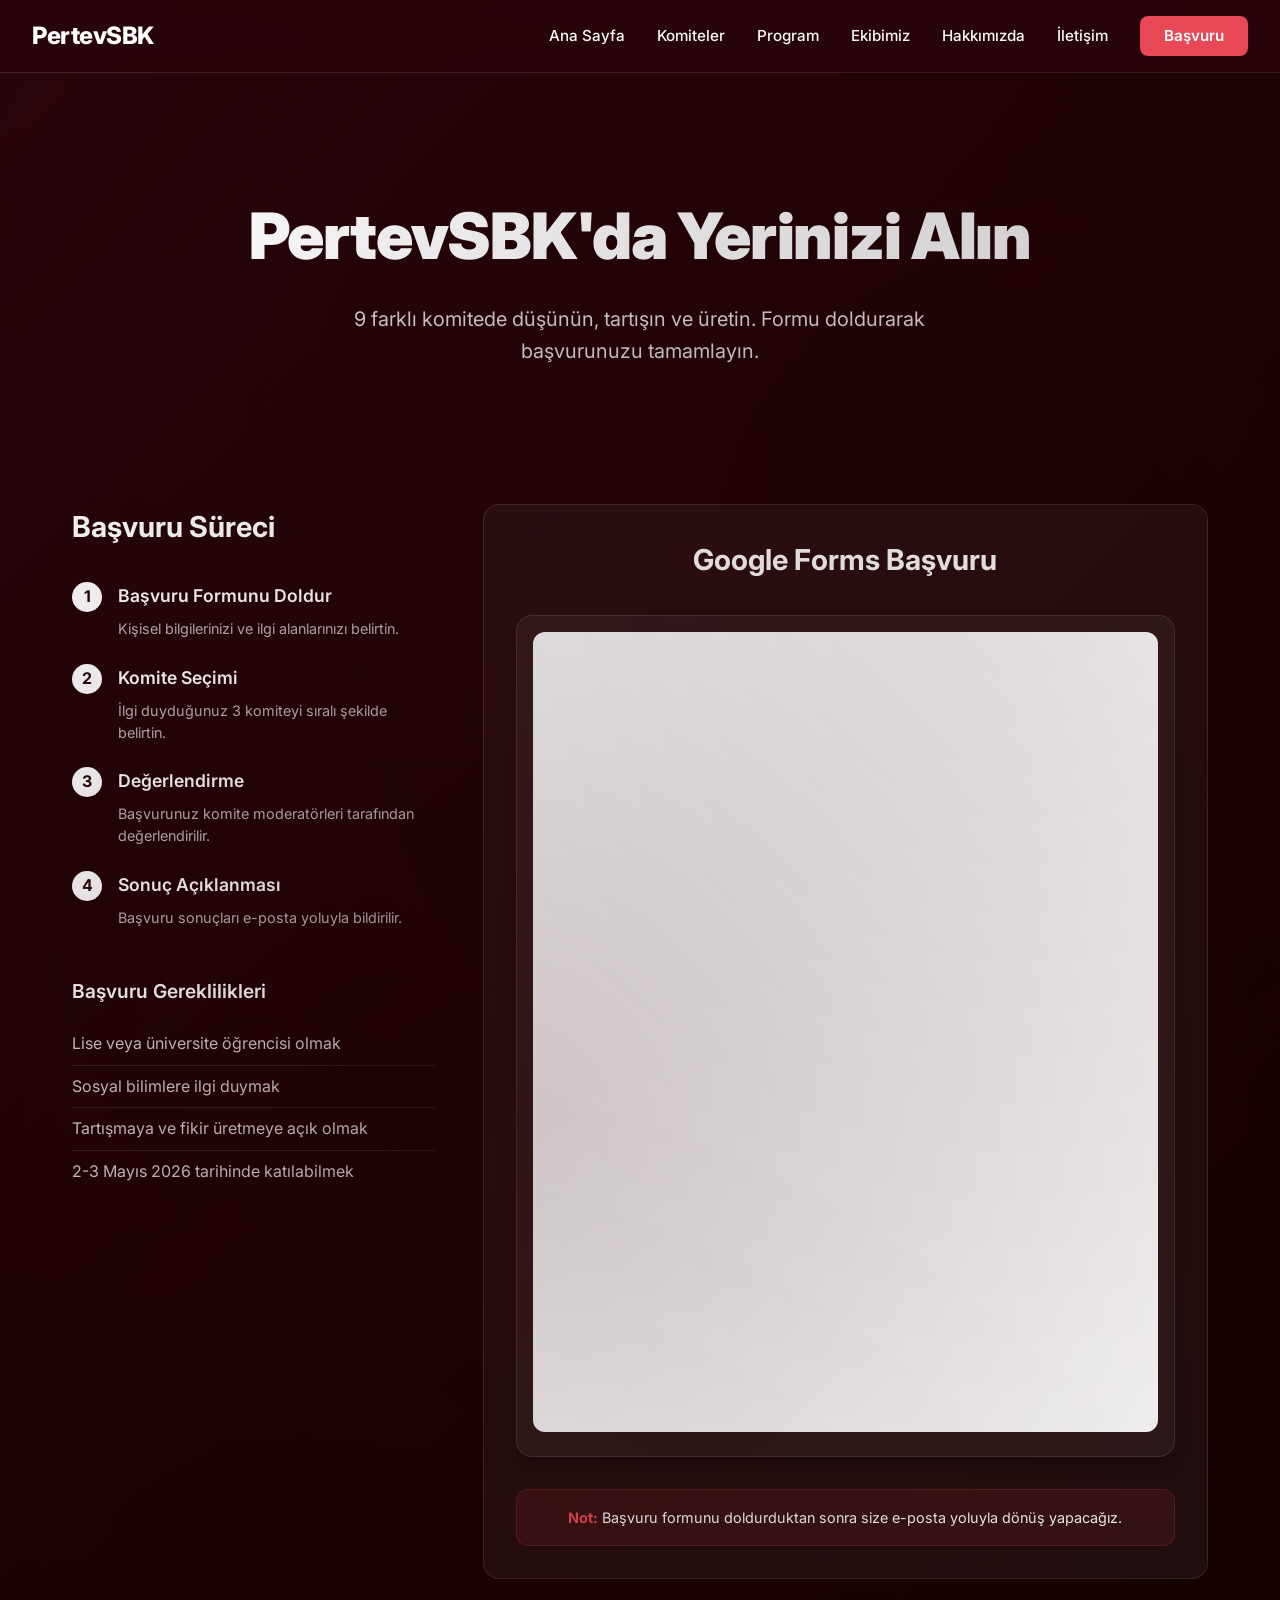
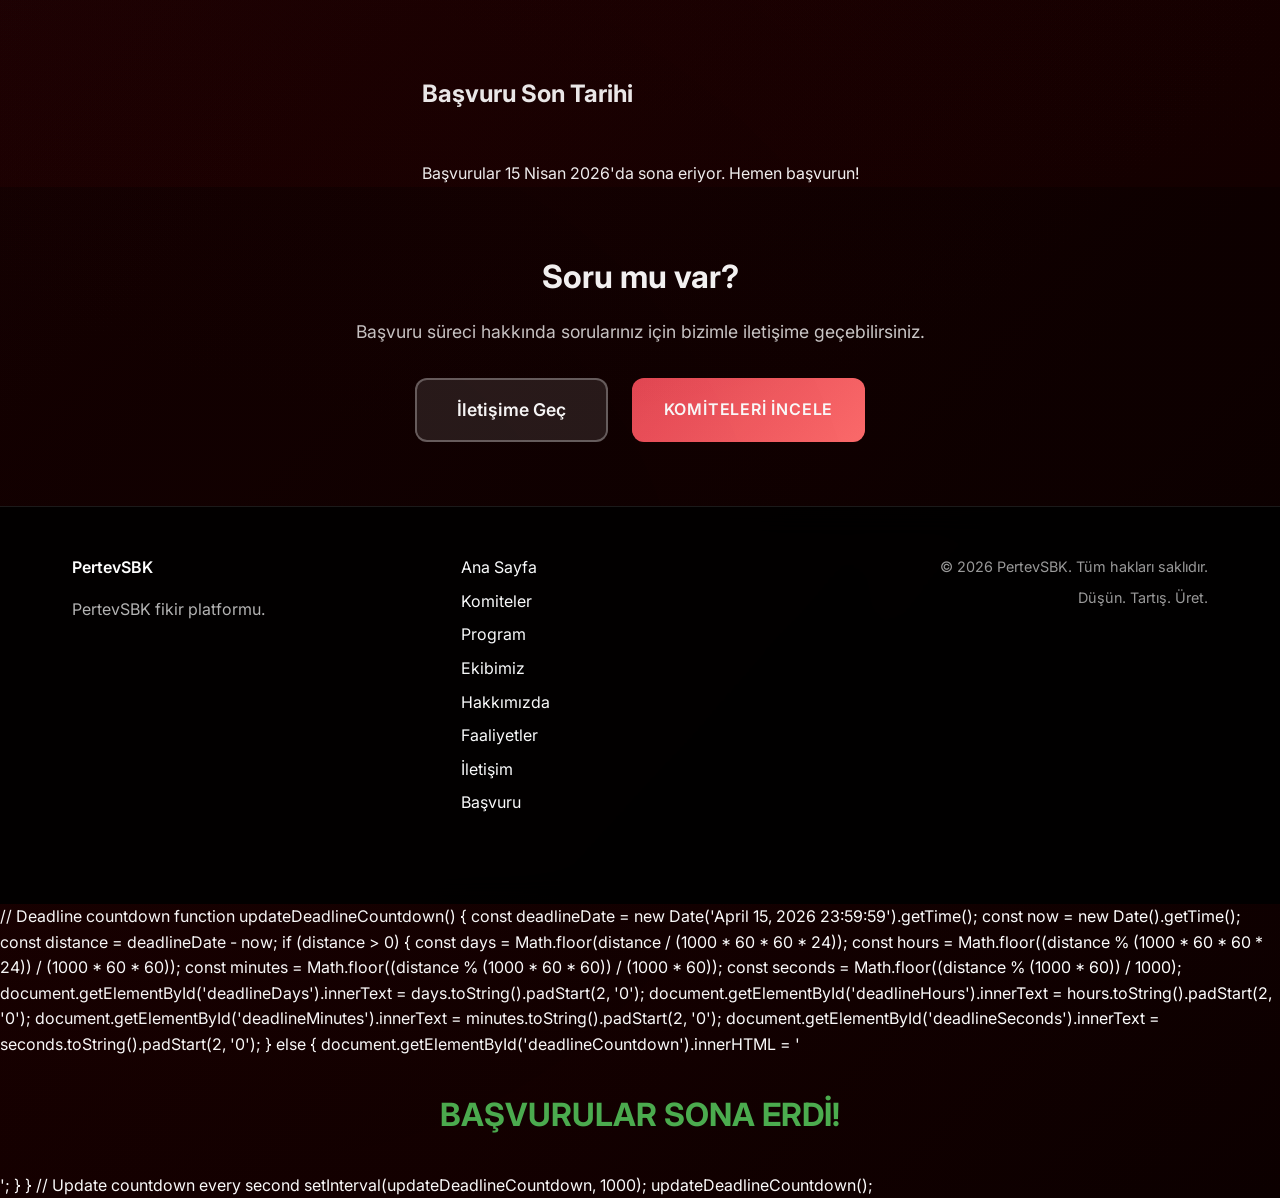
==== commit d11ece85: "Baçvuru formu güncellendi: Yeni Google Forms URL eklendi" ====
--- a/basvuru.html
+++ b/basvuru.html
@@ -104,7 +104,7 @@
                         <h2>Google Forms Başvuru</h2>
                         <div class="form-container">
                             <iframe 
-                                src="https://forms.gle/wSh3cr6bUbKPnaM68" 
+                                src="https://forms.gle/s8VkXdR1XYNpRkK6A" 
                                 width="100%" 
                                 height="800" 
                                 frameborder="0" 
--- a/style.css
+++ b/style.css
@@ -416,21 +416,22 @@
 /* Countdown Section */
 .mini-countdown {
     position: fixed;
-    top: 20px;
-    right: 20px;
-    background: rgba(255, 255, 255, 0.15);
-    backdrop-filter: blur(15px);
-    border: 1px solid rgba(255, 255, 255, 0.3);
-    border-radius: 16px;
-    padding: 1.2rem;
-    z-index: 1000;
-    min-width: 220px;
-    box-shadow: 0 8px 32px rgba(0, 0, 0, 0.3);
-    transition: all 0.3s ease;
+    top: 30%;
+    left: 50%;
+    transform: translate(-50%, -50%);
+    background: rgba(255, 255, 255, 0.1);
+    backdrop-filter: blur(10px);
+    padding: 1rem 1.5rem;
+    border-radius: 15px;
+    z-index: 999;
+    text-align: center;
+    min-width: 280px;
+    box-shadow: 0 4px 20px rgba(0, 0, 0, 0.3);
+    border: 1px solid rgba(255, 255, 255, 0.1);
 }
 
 .mini-countdown:hover {
-    transform: translateY(-2px);
+    transform: translate(-50%, -52px);
     box-shadow: 0 12px 40px rgba(0, 0, 0, 0.4);
     border-color: rgba(255, 255, 255, 0.4);
 }
@@ -501,6 +502,112 @@
     transition: all 0.3s ease;
     margin-top: 2rem;
     margin-bottom: 0;
+}
+
+/* Mouse engelleme ve şeffaf arka plan */
+.countdown-box {
+    background: rgba(255, 255, 255, 0.08);
+    backdrop-filter: blur(15px);
+    border: 2px solid rgba(255, 255, 255, 0.15);
+    border-radius: 20px;
+    padding: 2rem 3rem;
+    box-shadow: 0 10px 30px rgba(0, 0, 0, 0.5);
+    transition: all 0.3s ease;
+    margin-top: 2rem;
+    margin-bottom: 0;
+    pointer-events: none;
+    user-select: none;
+}
+
+/* Desktop - countdown ortaya al */
+@media (min-width: 769px) {
+    .countdown-box {
+        position: fixed;
+        top: 40%;
+        left: 50%;
+        transform: translate(-50%, -50%);
+        background: rgba(255, 255, 255, 0.08);
+        backdrop-filter: blur(15px);
+        border: 2px solid rgba(255, 255, 255, 0.15);
+        border-radius: 20px;
+        padding: 2rem 3rem;
+        box-shadow: 0 10px 30px rgba(0, 0, 0, 0.5);
+        transition: all 0.3s ease;
+        margin-top: 2rem;
+        margin-bottom: 0;
+        z-index: 1000;
+        pointer-events: auto;
+        user-select: auto;
+    }
+}
+
+/* Sayaçları tamamen kaldır */
+.countdown-box,
+.mini-countdown {
+    display: none !important;
+}
+
+.countdown-number,
+.mini-countdown-number {
+    display: none !important;
+}
+
+.countdown-label,
+.mini-countdown-label {
+    display: none !important;
+}
+
+.countdown h4 {
+    display: none !important;
+}
+
+.countdown {
+    display: none !important;
+}
+.countdown-box,
+.mini-countdown {
+    will-change: transform;
+    backface-visibility: hidden;
+    transform: translateZ(0);
+}
+
+.countdown-number,
+.mini-countdown-number {
+    will-change: opacity;
+    text-rendering: optimizeLegibility;
+}
+
+/* Reduce paint operations */
+body {
+    contain: layout style;
+}
+
+/* Optimize animations */
+@media (prefers-reduced-motion: reduce) {
+    .countdown-box,
+    .mini-countdown {
+        transition: none;
+    }
+}
+@media (max-width: 768px) {
+    .countdown-box {
+        position: fixed;
+        top: 20px;
+        left: 20px;
+        transform: none;
+        background: rgba(255, 255, 255, 0.08);
+        backdrop-filter: blur(15px);
+        border: 2px solid rgba(255, 255, 255, 0.15);
+        border-radius: 20px;
+        padding: 2rem 3rem;
+        box-shadow: 0 10px 30px rgba(0, 0, 0, 0.5);
+        transition: all 0.3s ease;
+        margin-top: 2rem;
+        margin-bottom: 0;
+        z-index: 1000;
+        pointer-events: none;
+        user-select: none;
+    }
 }
 
 .countdown-box:hover {
@@ -822,6 +929,19 @@
     justify-content: center;
     background: rgba(232, 72, 85, 0.1);
     font-size: 1.5rem;
+}
+
+/* Hero Section */
+.hero {
+    min-height: 100vh;
+    display: flex;
+    align-items: center;
+    justify-content: center;
+    padding: 6rem 2rem;
+    background: linear-gradient(135deg, rgba(0, 0, 0, 0.9), rgba(0, 0, 0, 0.7));
+    position: relative;
+    overflow: hidden;
+    margin-bottom: 8rem;
 }
 
 /* Professional Committee Design */
@@ -3033,24 +3153,32 @@
 }
 
 /* Mobile Menu Toggle */
+.nav-menu {
+    display: flex;
+    gap: 2rem;
+    align-items: center;
+}
+
 @media (max-width: 768px) {
     .nav-menu {
         position: fixed;
-        top: 80px;
-        left: 0;
+        top: 0;
         right: 0;
-        background: rgba(0, 0, 0, 0.95);
+        width: 100%;
+        height: 100vh;
+        background: rgba(0, 0, 0, 0.98);
         backdrop-filter: blur(10px);
         flex-direction: column;
-        padding: 2rem;
-        gap: 1rem;
-        transform: translateY(-100%);
+        justify-content: flex-start;
+        padding: 5rem 2rem;
+        gap: 1.5rem;
+        transform: translateX(100%);
         transition: transform 0.3s ease;
-        border-top: 1px solid rgba(255, 255, 255, 0.1);
+        z-index: 1000;
     }
     
     .nav-menu.active {
-        transform: translateY(0);
+        transform: translateX(0);
     }
     
     .menu-toggle {
@@ -3060,6 +3188,8 @@
         color: white;
         font-size: 1.5rem;
         cursor: pointer;
+        z-index: 1002;
+        position: relative;
     }
 }
 
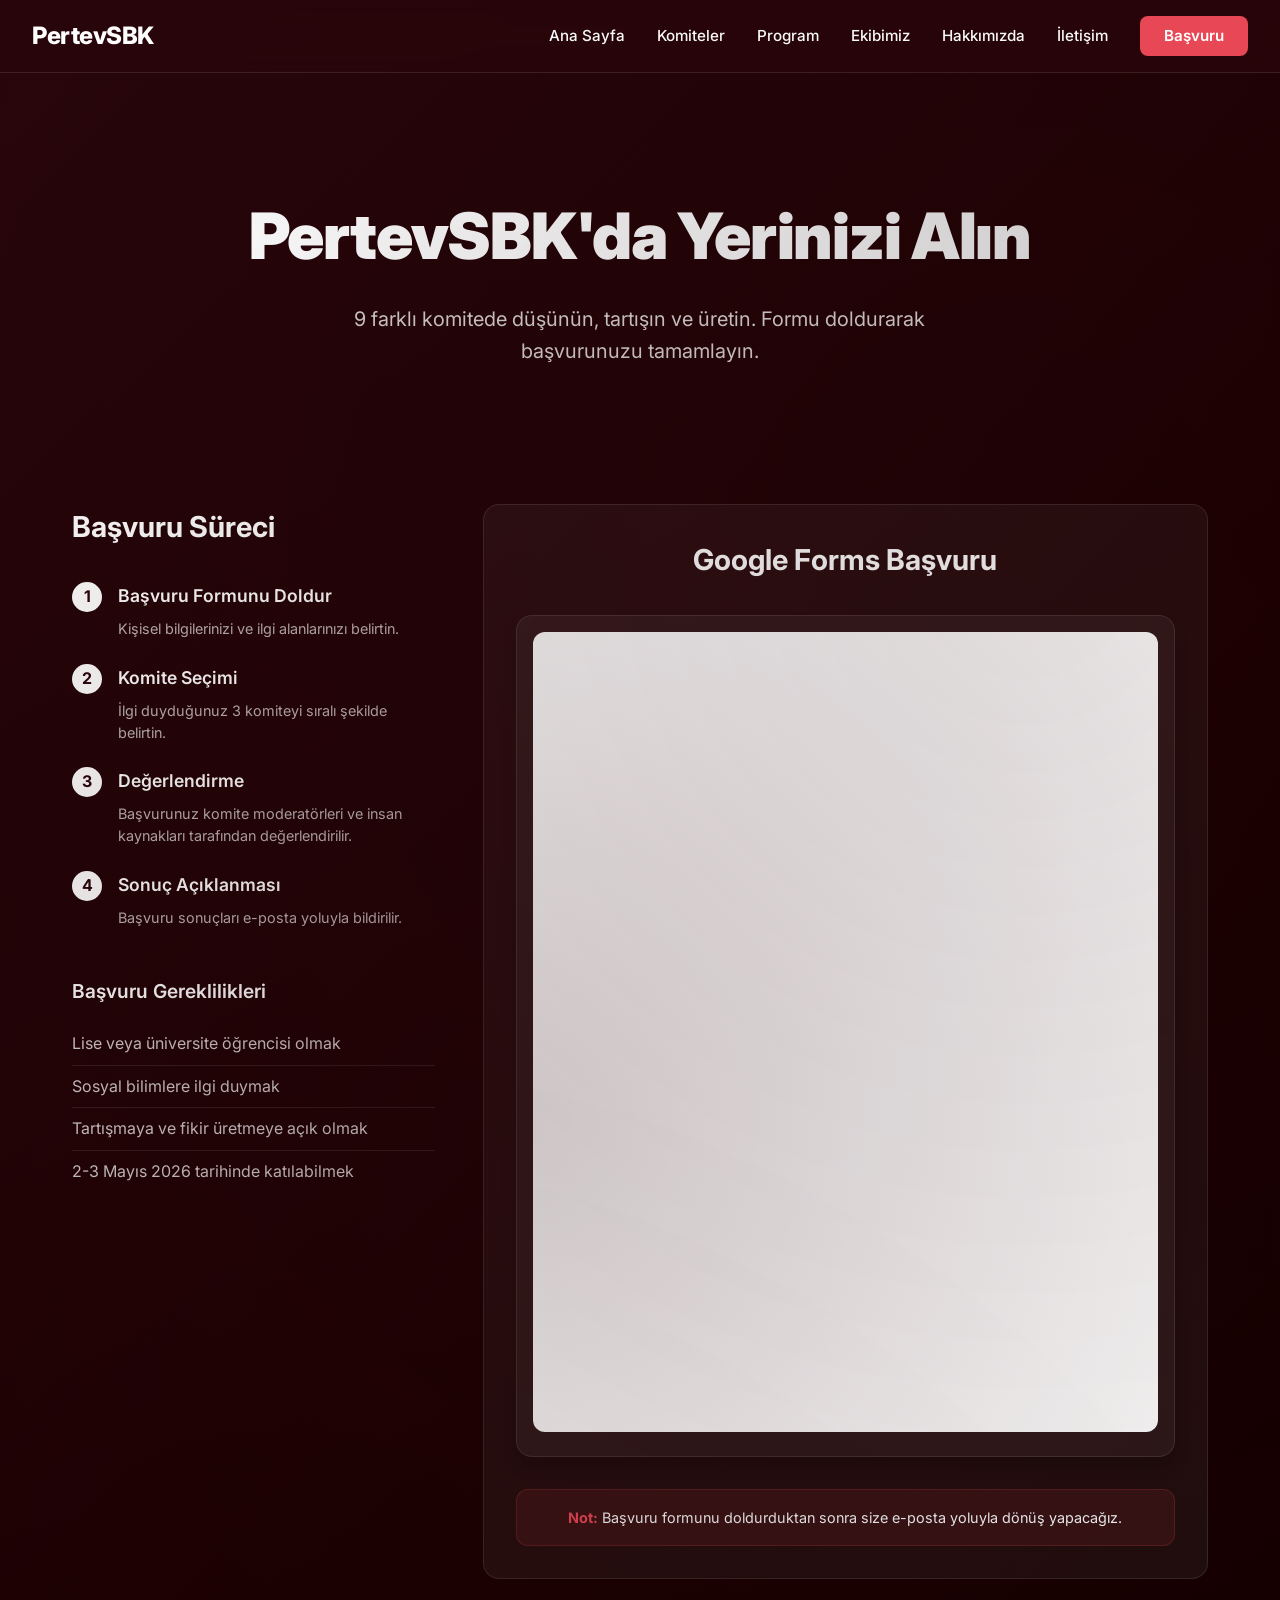
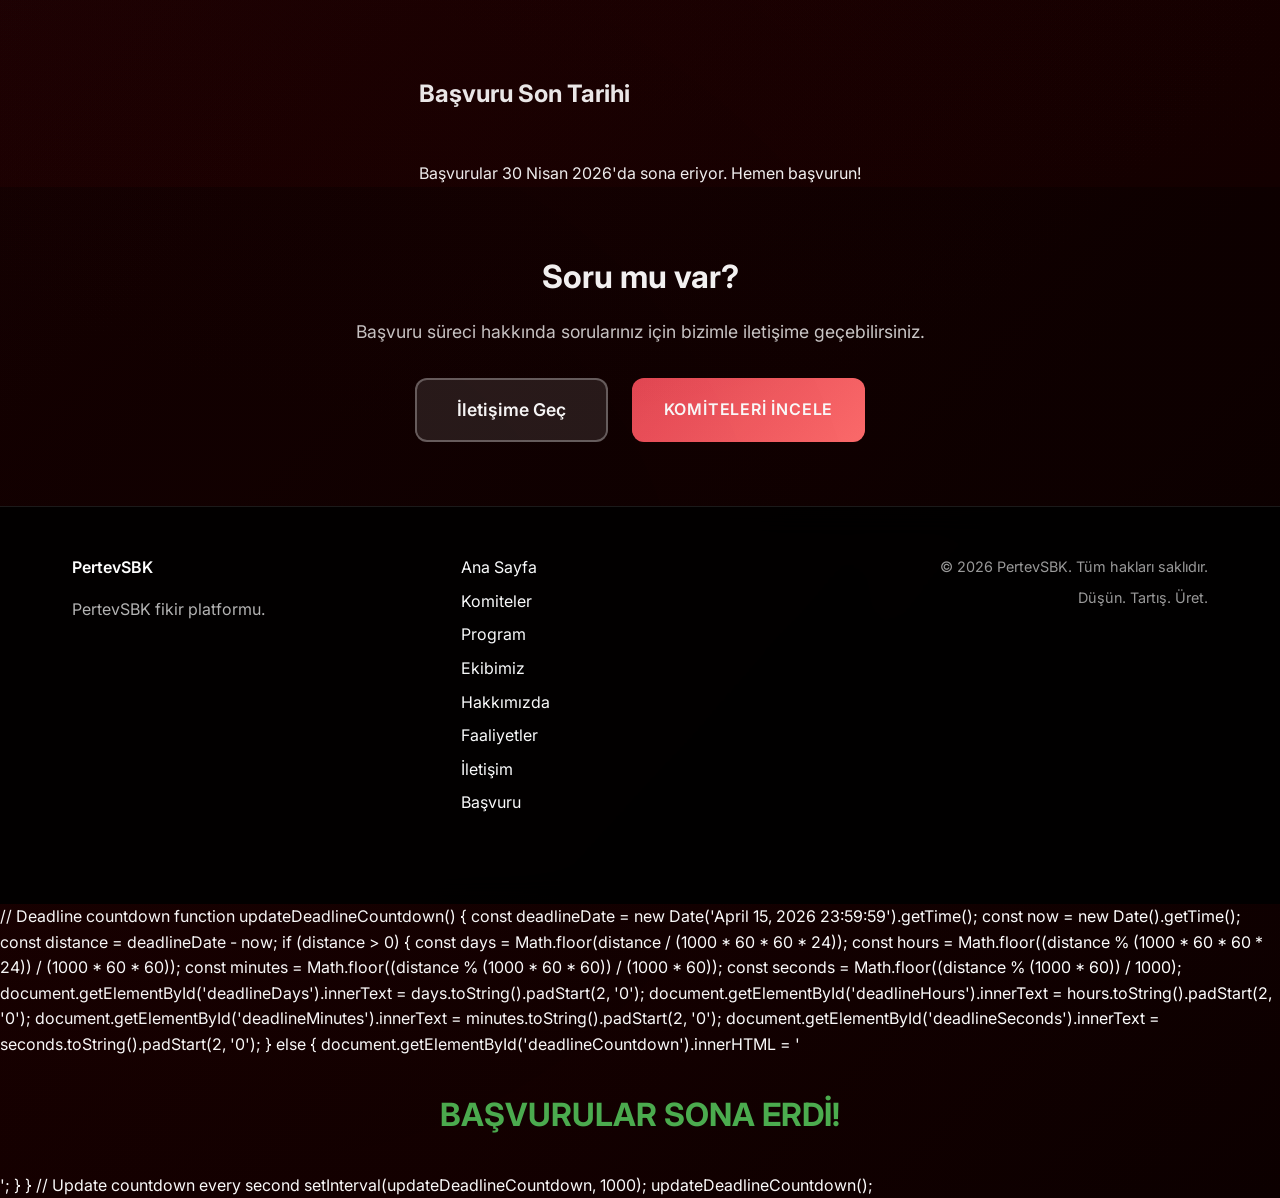
==== commit 29219200: "Ekibimiz ve komiteler güncellemeleri - Distopya komitesi üye siralamasi yeniden düzenlendi (Komite m" ====
--- a/basvuru.html
+++ b/basvuru.html
@@ -77,7 +77,7 @@
                                 <div class="step-number">3</div>
                                 <div class="step-content">
                                     <h3>Değerlendirme</h3>
-                                    <p>Başvurunuz komite moderatörleri tarafından değerlendirilir.</p>
+                                    <p>Başvurunuz komite moderatörleri ve insan kaynakları tarafından değerlendirilir.</p>
                                 </div>
                             </div>
                             <div class="step">
@@ -147,7 +147,7 @@
                         </div>
                     </div>
                 </div>
-                <p class="deadline-text">Başvurular 15 Nisan 2026'da sona eriyor. Hemen başvurun!</p>
+                <p class="deadline-text">Başvurular 30 Nisan 2026'da sona eriyor. Hemen başvurun!</p>
             </div>
         </section>
 
--- a/style.css
+++ b/style.css
@@ -2419,8 +2419,30 @@
 }
 
 .member-avatar {
+    width: 60px;
+    height: 60px;
+    border-radius: 50%;
+    overflow: hidden;
     flex-shrink: 0;
     margin-bottom: 0;
+    border: 2px solid var(--accent-primary);
+    box-shadow: 0 4px 8px rgba(0, 0, 0, 0.2);
+}
+
+.member-avatar-img {
+    width: 100%;
+    height: 100%;
+    object-fit: cover;
+    object-position: center 20%;
+    transition: transform 0.3s ease;
+}
+
+.team-member:hover .member-avatar-img {
+    transform: scale(1.1);
+}
+
+.team-member:hover .member-avatar {
+    border-color: var(--accent-secondary);
 }
 
 .avatar-placeholder {
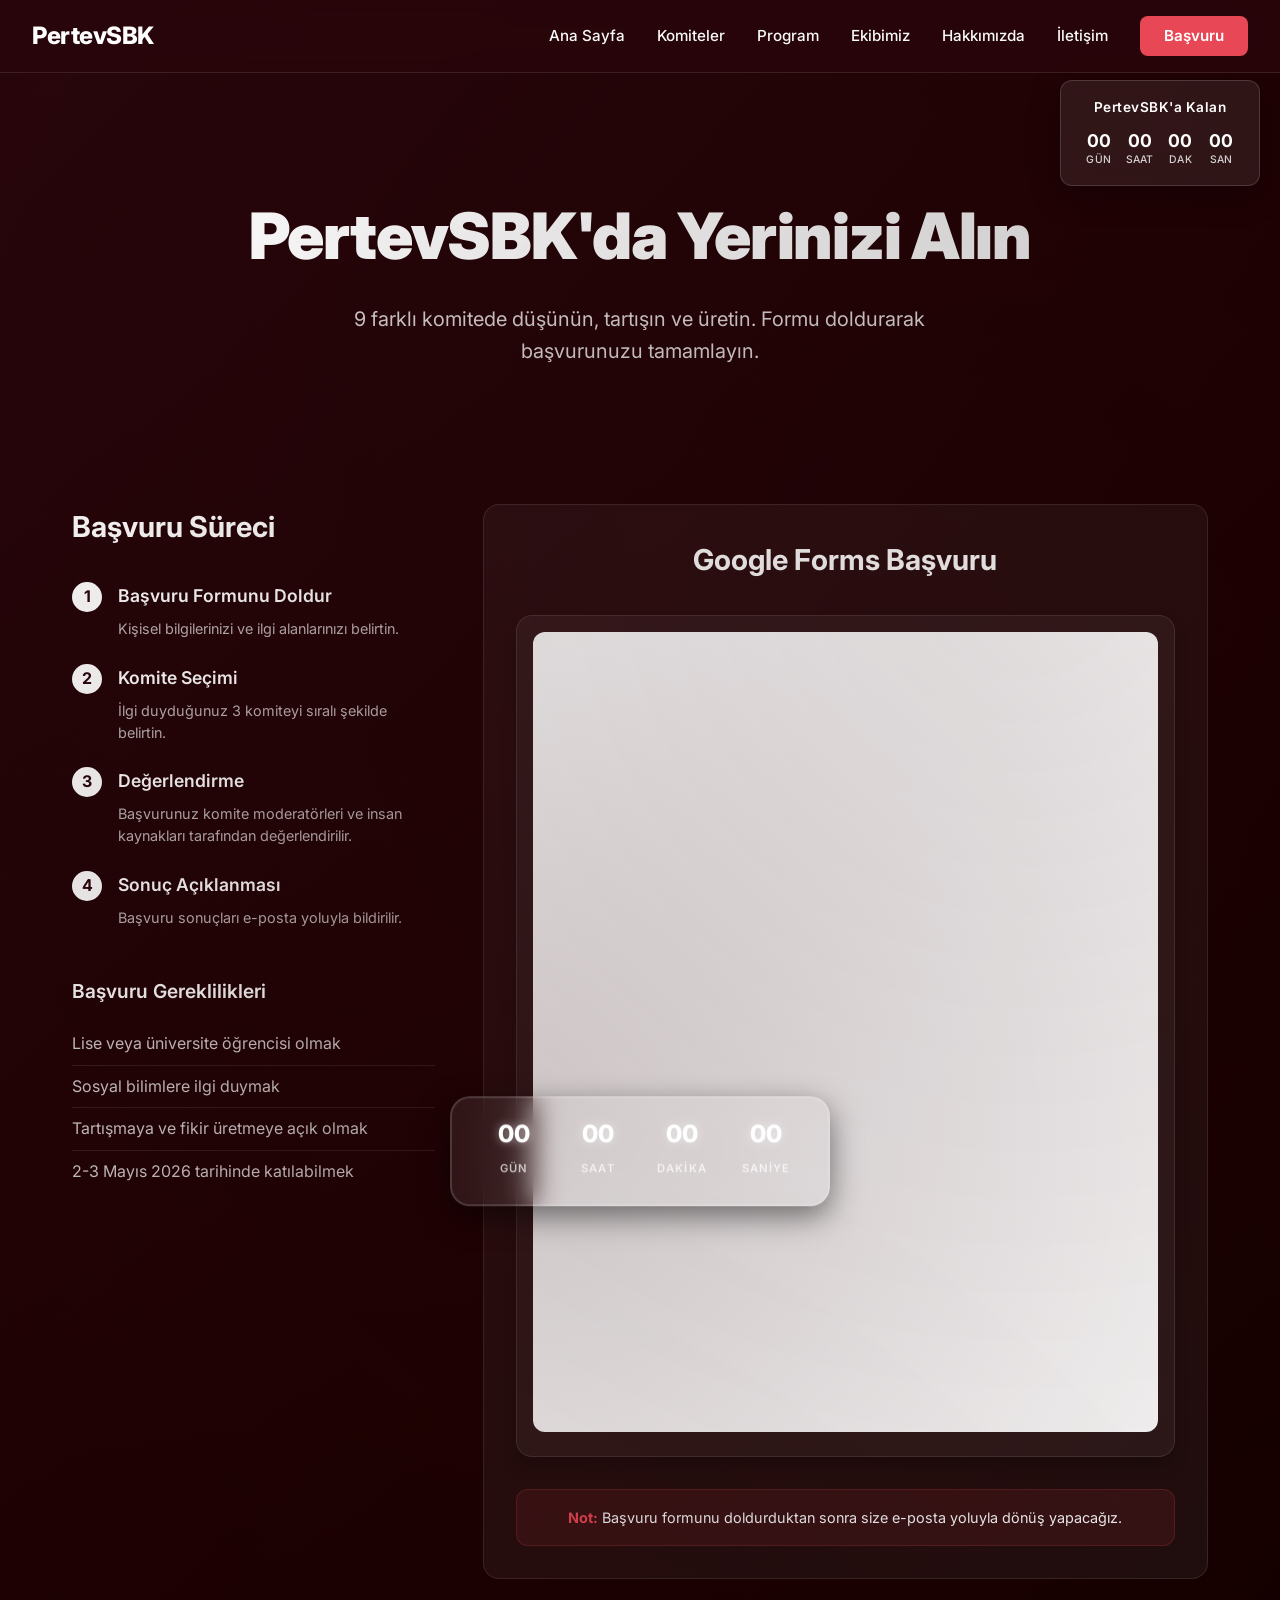
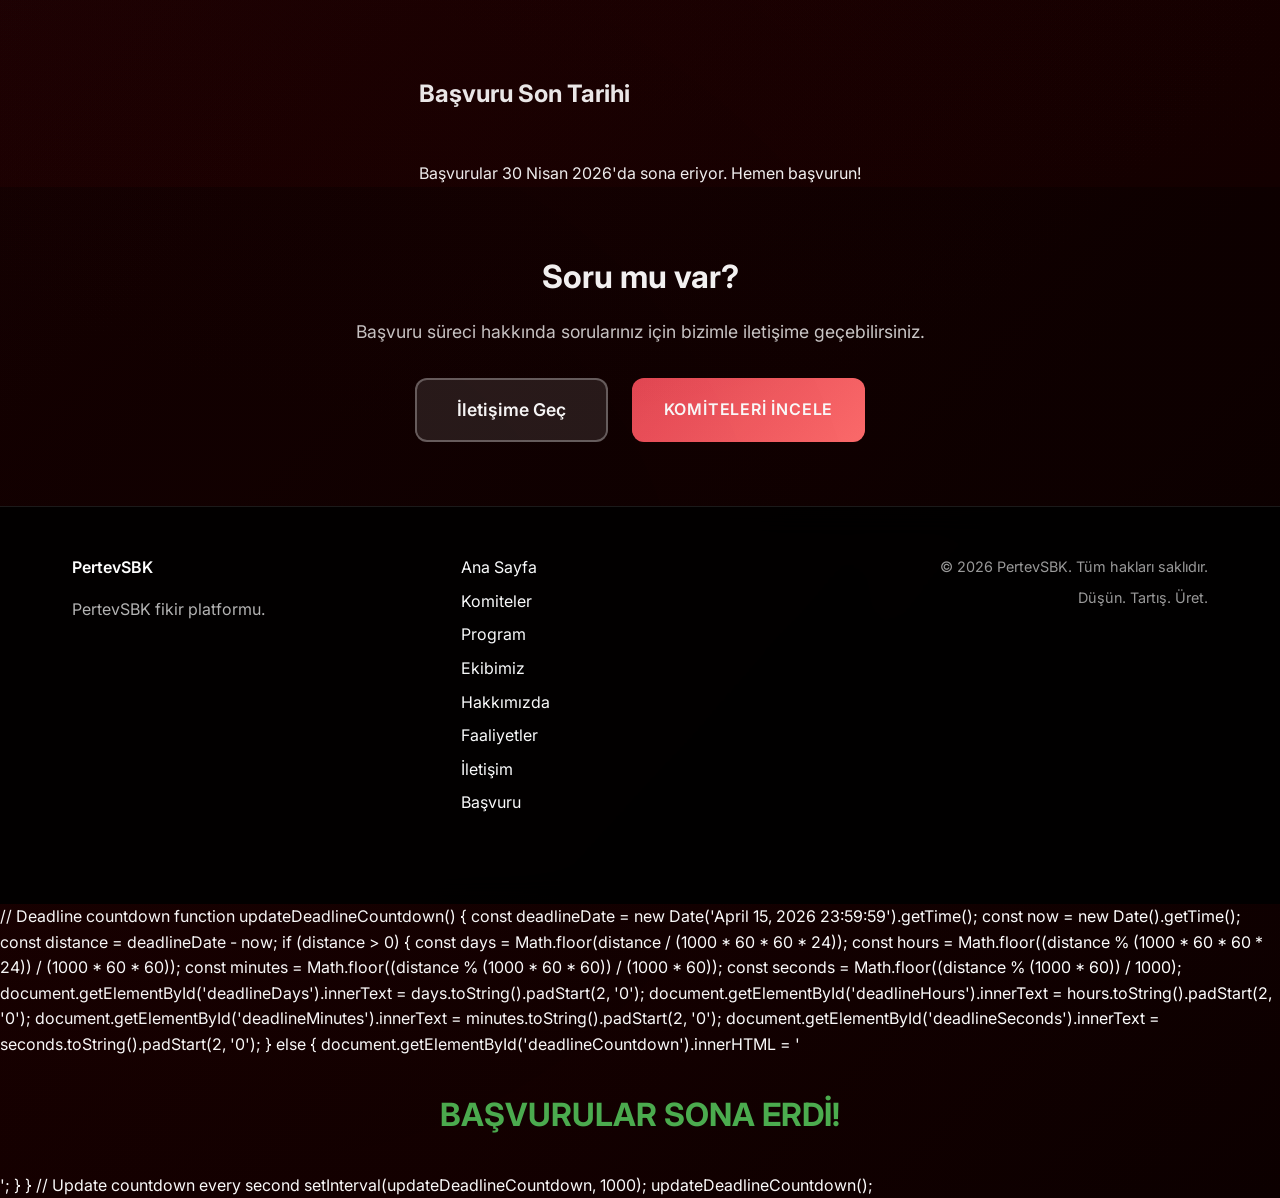
==== commit bdf69f7d: "Tüm geri sayimlara saniye eklendi ve konumlandirma düzeltildi - Di tüm HTML sayfalarindaki mini geri" ====
--- a/basvuru.html
+++ b/basvuru.html
@@ -42,6 +42,10 @@
                 <span class="mini-countdown-number" id="miniMinutes">00</span>
                 <span class="mini-countdown-label">DAK</span>
             </div>
+            <div class="mini-countdown-item">
+                <span class="mini-countdown-number" id="miniSeconds">00</span>
+                <span class="mini-countdown-label">SAN</span>
+            </div>
         </div>
     </div>
 
@@ -212,10 +216,12 @@
                 const days = Math.floor(timeLeft / (1000 * 60 * 60 * 24));
                 const hours = Math.floor((timeLeft % (1000 * 60 * 60 * 24)) / (1000 * 60 * 60));
                 const minutes = Math.floor((timeLeft % (1000 * 60 * 60)) / (1000 * 60));
+                const seconds = Math.floor((timeLeft % (1000 * 60)) / 1000);
 
                 document.getElementById('miniDays').textContent = String(days).padStart(2, '0');
                 document.getElementById('miniHours').textContent = String(hours).padStart(2, '0');
                 document.getElementById('miniMinutes').textContent = String(minutes).padStart(2, '0');
+                document.getElementById('miniSeconds').textContent = String(seconds).padStart(2, '0');
             }
         }
 
--- a/style.css
+++ b/style.css
@@ -416,24 +416,32 @@
 /* Countdown Section */
 .mini-countdown {
     position: fixed;
-    top: 30%;
-    left: 50%;
-    transform: translate(-50%, -50%);
-    background: rgba(255, 255, 255, 0.1);
-    backdrop-filter: blur(10px);
+    top: 80px;
+    right: 20px;
+    background: rgba(255, 255, 255, 0.08);
+    backdrop-filter: blur(15px);
     padding: 1rem 1.5rem;
-    border-radius: 15px;
+    border-radius: 12px;
     z-index: 999;
     text-align: center;
-    min-width: 280px;
-    box-shadow: 0 4px 20px rgba(0, 0, 0, 0.3);
-    border: 1px solid rgba(255, 255, 255, 0.1);
+    min-width: 200px;
+    box-shadow: 0 8px 32px rgba(0, 0, 0, 0.3);
+    border: 1px solid rgba(255, 255, 255, 0.15);
+    transform: none;
+    transition: all 0.3s ease;
 }
 
 .mini-countdown:hover {
-    transform: translate(-50%, -52px);
+    transform: translateY(-2px);
     box-shadow: 0 12px 40px rgba(0, 0, 0, 0.4);
-    border-color: rgba(255, 255, 255, 0.4);
+    border-color: rgba(255, 255, 255, 0.25);
+}
+
+/* Mobil cihazlarda mini-countdown gizle (index.html hariç) */
+@media (max-width: 768px) {
+    body:not(.index-page) .mini-countdown {
+        display: none !important;
+    }
 }
 
 .mini-countdown h4 {
@@ -536,45 +544,28 @@
         margin-top: 2rem;
         margin-bottom: 0;
         z-index: 1000;
-        pointer-events: auto;
-        user-select: auto;
-    }
-}
-
-/* Sayaçları tamamen kaldır */
-.countdown-box,
-.mini-countdown {
-    display: none !important;
-}
-
-.countdown-number,
-.mini-countdown-number {
-    display: none !important;
-}
-
-.countdown-label,
-.mini-countdown-label {
-    display: none !important;
-}
-
-.countdown h4 {
-    display: none !important;
-}
-
-.countdown {
-    display: none !important;
-}
-.countdown-box,
-.mini-countdown {
-    will-change: transform;
-    backface-visibility: hidden;
-    transform: translateZ(0);
+    }
 }
 
 .countdown-number,
 .mini-countdown-number {
     will-change: opacity;
     text-rendering: optimizeLegibility;
+}
+
+/* Professional Countdown Design */
+.hero-countdown {
+    margin-top: 4rem;
+    text-align: center;
+}
+
+.hero-countdown h3 {
+    font-size: 1.5rem;
+    font-weight: 600;
+    color: var(--text-primary);
+    margin-bottom: 2rem;
+    text-transform: uppercase;
+    letter-spacing: 2px;
 }
 
 /* Reduce paint operations */
@@ -2196,21 +2187,6 @@
     gap: 3rem;
 }
 
-.committee-detail {
-    background: rgba(255, 255, 255, 0.05);
-    border: 1px solid rgba(255, 255, 255, 0.1);
-    border-radius: 20px;
-    padding: 2rem;
-    transition: all 0.3s ease;
-}
-
-.committee-detail:hover {
-    transform: translateY(-5px);
-    background: rgba(255, 255, 255, 0.08);
-    border-color: rgba(255, 255, 255, 0.2);
-    box-shadow: 0 10px 30px rgba(0, 0, 0, 0.3);
-}
-
 .committee-header {
     display: flex;
     align-items: center;
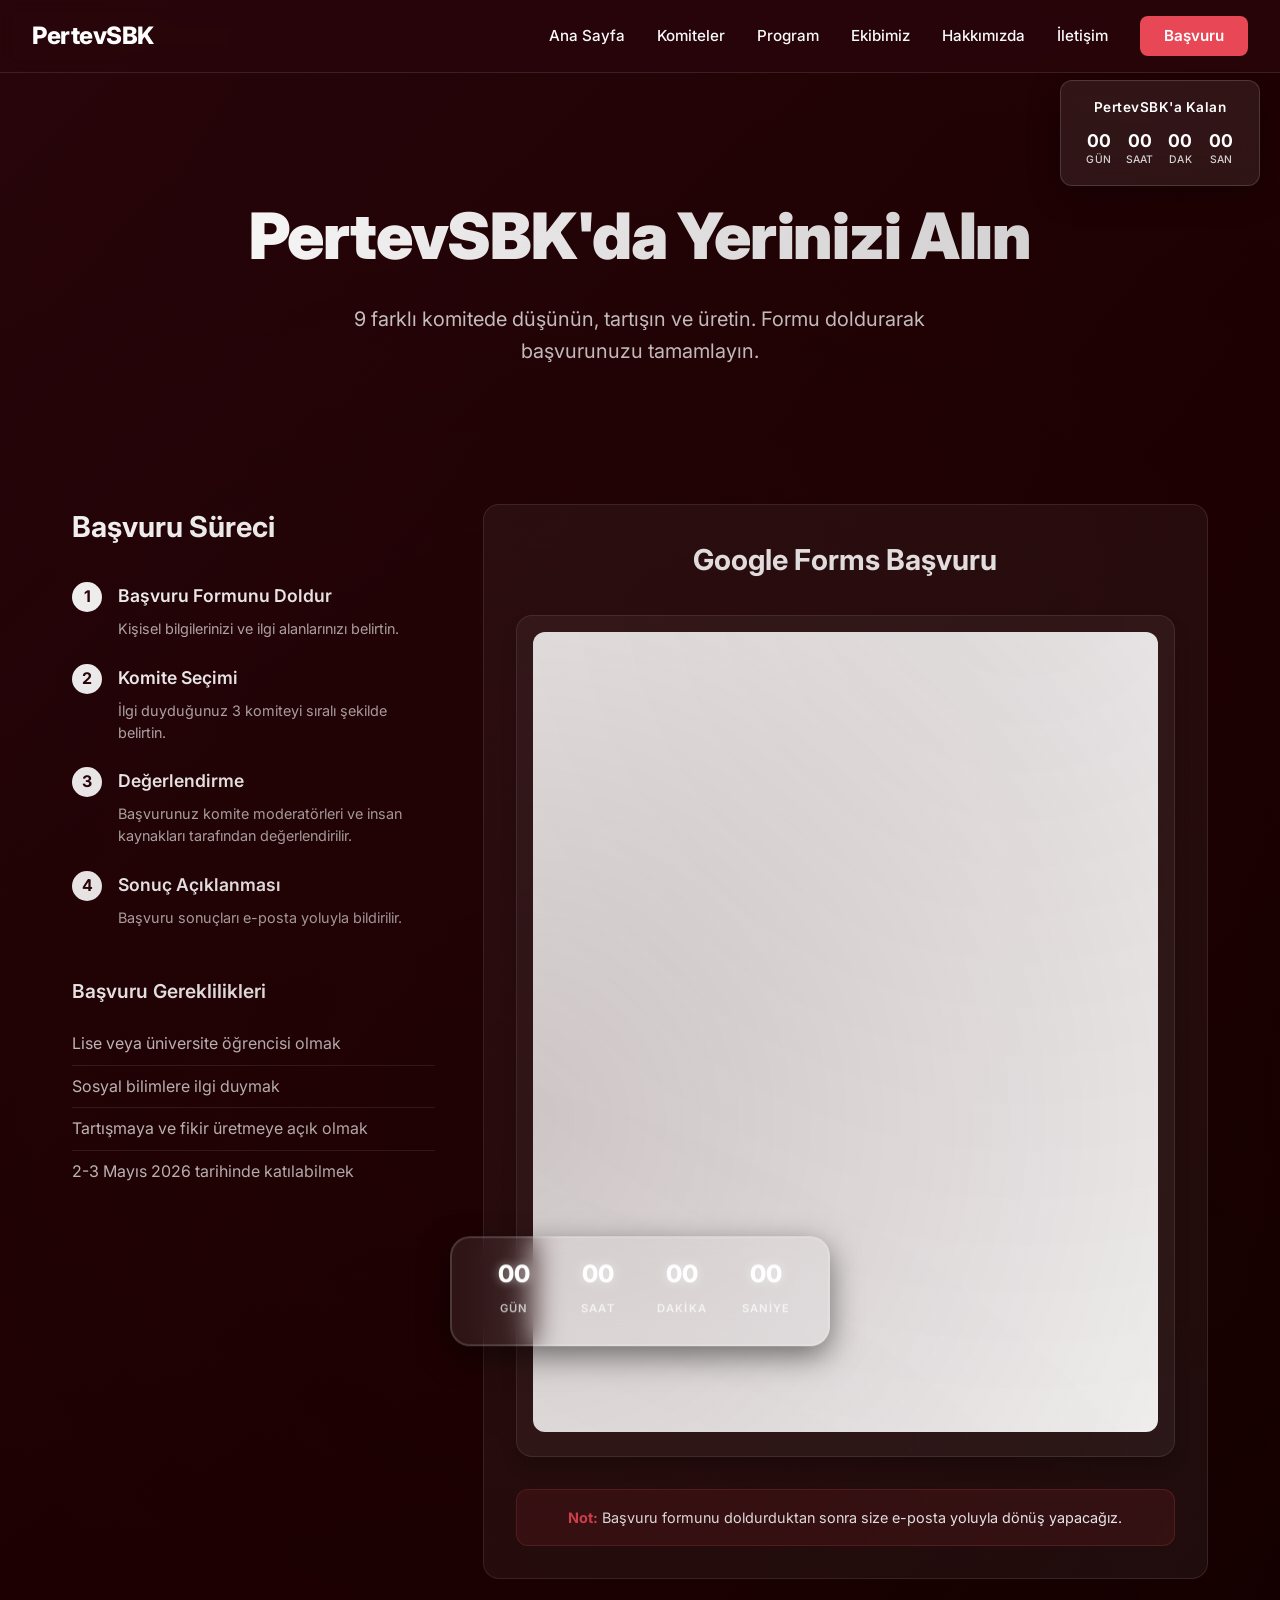
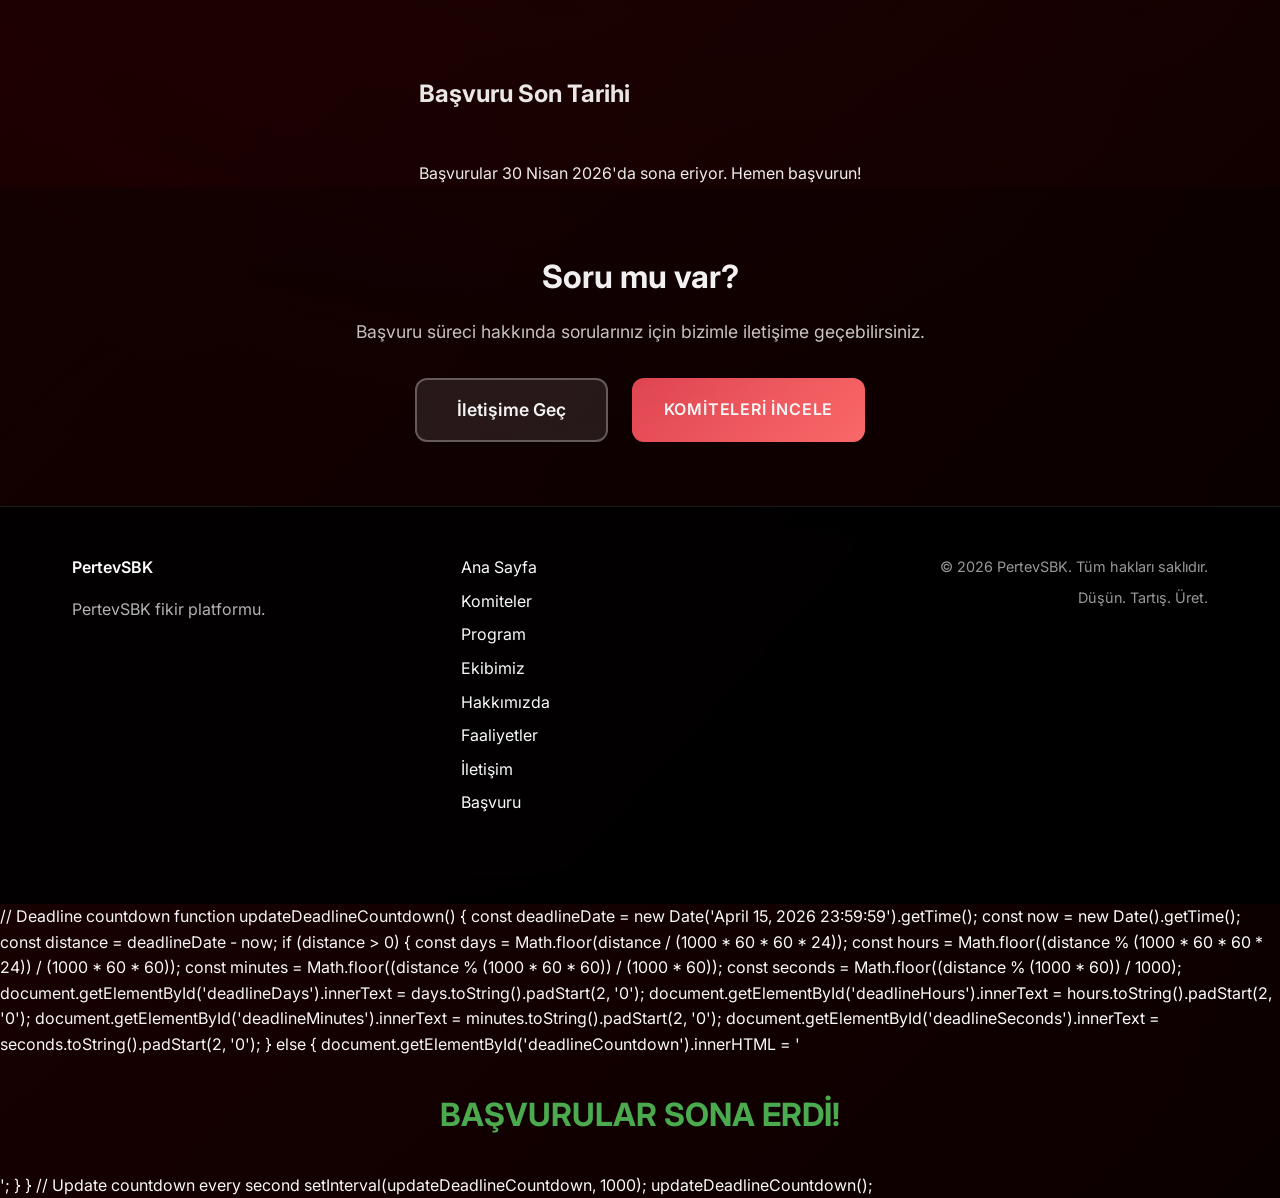
==== commit 6e780e99: "Optimize countdown layout and mobile responsiveness - Fix countdown positioning on index.html (45% f" ====
--- a/basvuru.html
+++ b/basvuru.html
@@ -27,9 +27,10 @@
         </nav>
     </header>
 
-    <div class="mini-countdown">
+    
+    <div class="mini-countdown" id="miniCountdown">
         <h4>PertevSBK'a Kalan</h4>
-        <div class="mini-countdown-timer" id="miniCountdown">
+        <div class="mini-countdown-timer">
             <div class="mini-countdown-item">
                 <span class="mini-countdown-number" id="miniDays">00</span>
                 <span class="mini-countdown-label">GÜN</span>
--- a/style.css
+++ b/style.css
@@ -200,8 +200,29 @@
 }
 
 .hero-content {
-    max-width: 800px;
+    max-width: 600px;
     margin: 0 auto;
+    padding: 0 2rem;
+}
+
+.team-photo {
+    margin-top: 2rem;
+    text-align: center;
+    display: flex;
+    justify-content: center;
+    align-items: center;
+}
+
+.team-photo-img {
+    max-width: 40%;
+    height: auto;
+    border-radius: 6px;
+    box-shadow: 0 3px 12px rgba(0, 0, 0, 0.3);
+    transition: transform 0.3s ease;
+}
+
+.team-photo-img:hover {
+    transform: scale(1.02);
 }
 
 .hero h1 {
@@ -223,6 +244,23 @@
     line-height: 1.8;
 }
 
+.hero h2 {
+    font-size: clamp(1.5rem, 4vw, 3rem);
+    font-weight: 800;
+    color: #ffffff;
+    margin-bottom: 1.5rem;
+    text-transform: uppercase;
+    letter-spacing: 2px;
+    text-shadow: 0 0 20px rgba(255, 255, 255, 0.4);
+    background: linear-gradient(45deg, #ffffff, rgba(255, 255, 255, 0.8));
+    -webkit-background-clip: text;
+    background-clip: text;
+    -webkit-text-fill-color: transparent;
+    position: relative;
+    display: inline-block;
+}
+
+
 /* Buttons */
 .btn {
     display: inline-flex;
@@ -455,8 +493,10 @@
 
 .mini-countdown-timer {
     display: flex;
+    flex-direction: row;
     gap: 0.8rem;
     justify-content: center;
+    align-items: center;
 }
 
 .mini-countdown-item {
@@ -531,7 +571,7 @@
 @media (min-width: 769px) {
     .countdown-box {
         position: fixed;
-        top: 40%;
+        top: 45%;
         left: 50%;
         transform: translate(-50%, -50%);
         background: rgba(255, 255, 255, 0.08);
@@ -555,17 +595,18 @@
 
 /* Professional Countdown Design */
 .hero-countdown {
-    margin-top: 4rem;
+    margin-top: 38.5rem;
     text-align: center;
 }
 
 .hero-countdown h3 {
     font-size: 1.5rem;
     font-weight: 600;
-    color: var(--text-primary);
-    margin-bottom: 2rem;
+    color: #ffffff;
+    margin-bottom: 1.5rem;
     text-transform: uppercase;
     letter-spacing: 2px;
+    text-shadow: 0 0 10px rgba(255, 255, 255, 0.3);
 }
 
 /* Reduce paint operations */
@@ -583,21 +624,26 @@
 @media (max-width: 768px) {
     .countdown-box {
         position: fixed;
-        top: 20px;
-        left: 20px;
-        transform: none;
+        top: 50%;
+        left: 50%;
+        transform: translate(-50%, -50%);
         background: rgba(255, 255, 255, 0.08);
         backdrop-filter: blur(15px);
         border: 2px solid rgba(255, 255, 255, 0.15);
-        border-radius: 20px;
-        padding: 2rem 3rem;
-        box-shadow: 0 10px 30px rgba(0, 0, 0, 0.5);
+        border-radius: 15px;
+        padding: 1rem 1.5rem;
+        box-shadow: 0 8px 25px rgba(0, 0, 0, 0.5);
         transition: all 0.3s ease;
-        margin-top: 2rem;
-        margin-bottom: 0;
+        margin: 0;
         z-index: 1000;
         pointer-events: none;
         user-select: none;
+        max-width: 90%;
+    }
+    
+    /* Diğer sayfalardaki mini-countdown'ı mobilde gizle */
+    .mini-countdown {
+        display: none !important;
     }
 }
 
@@ -609,8 +655,10 @@
 
 .countdown {
     display: flex;
+    flex-direction: row;
     gap: 2rem;
     justify-content: center;
+    align-items: center;
 }
 
 .countdown-item {
@@ -790,7 +838,7 @@
     gap: 1.5rem;
     justify-content: center;
     align-items: center;
-    margin-top: 3rem;
+    margin-top: 14rem;
     flex-wrap: wrap;
 }
 
@@ -3022,7 +3070,10 @@
 
 .deadline-info .countdown {
     display: flex;
+    flex-direction: row;
     gap: 1.5rem;
+    justify-content: center;
+    align-items: center;
 }
 
 .deadline-info .countdown-item {
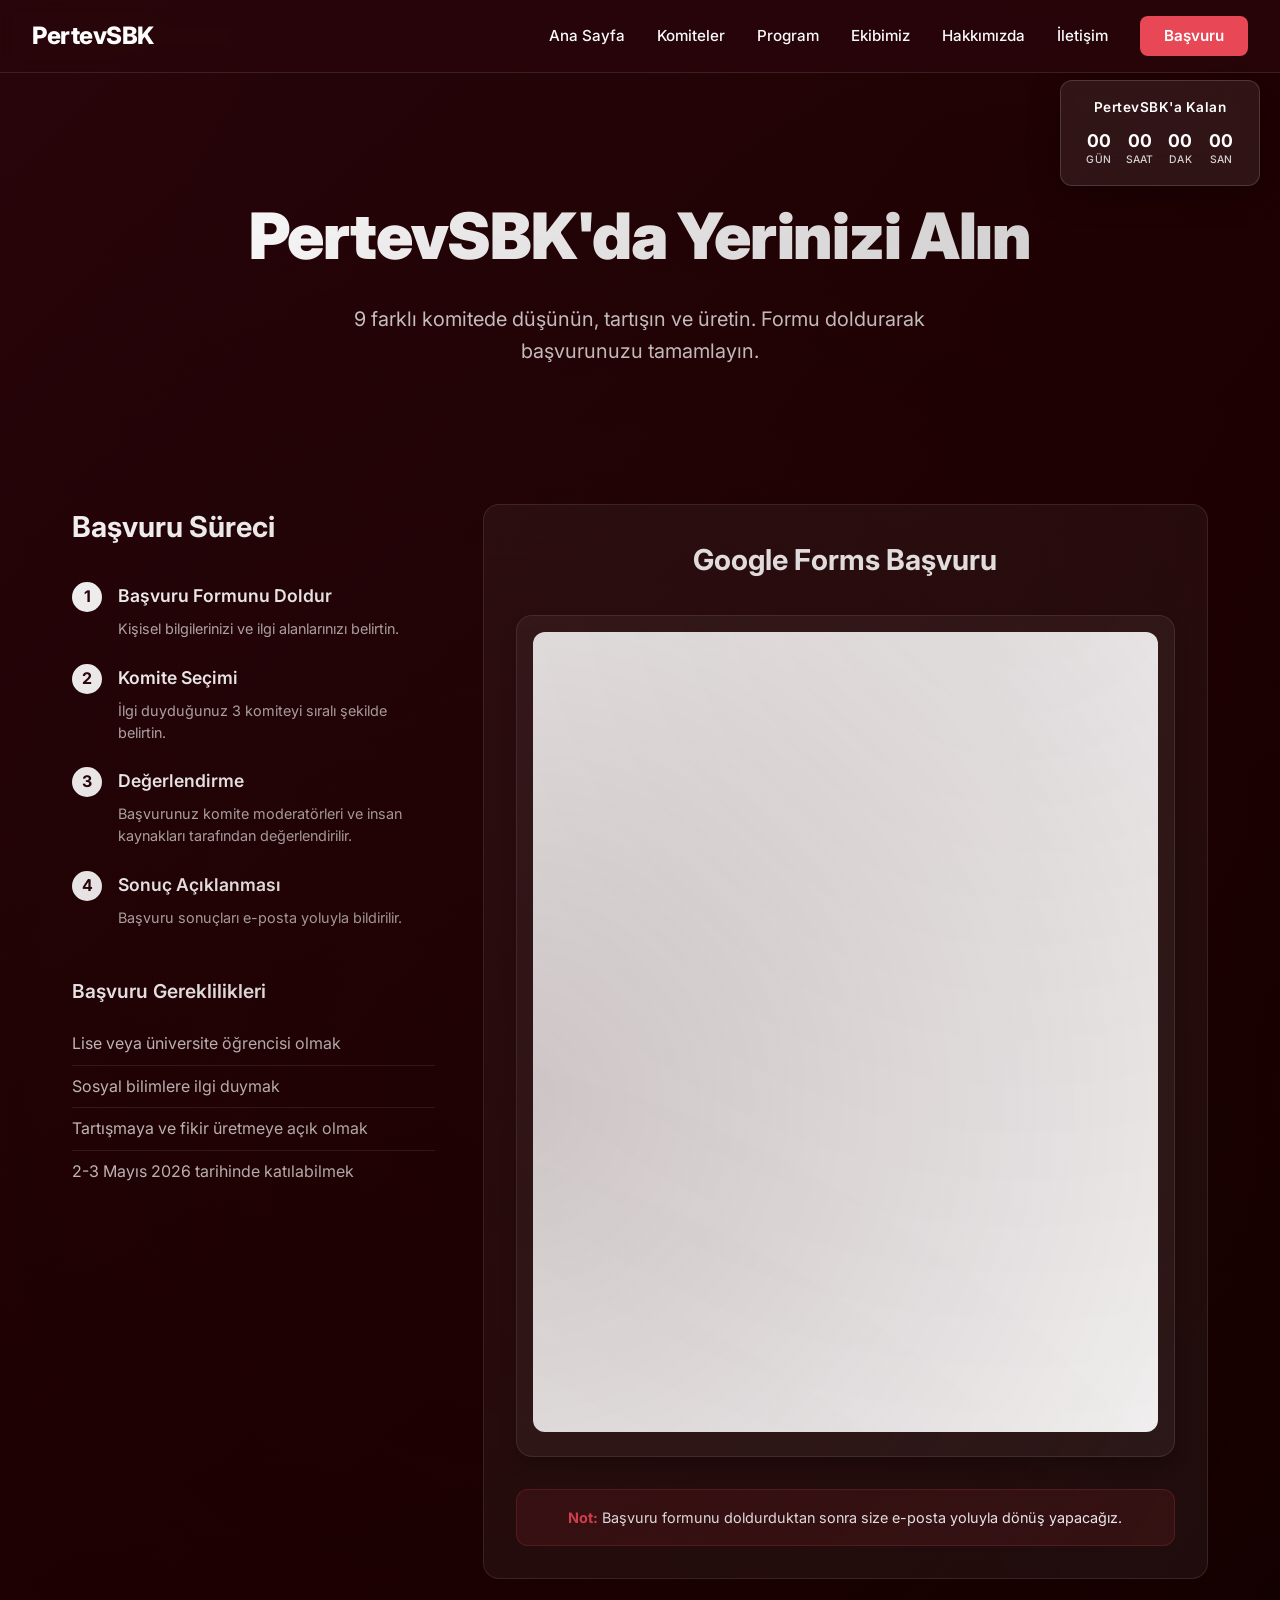
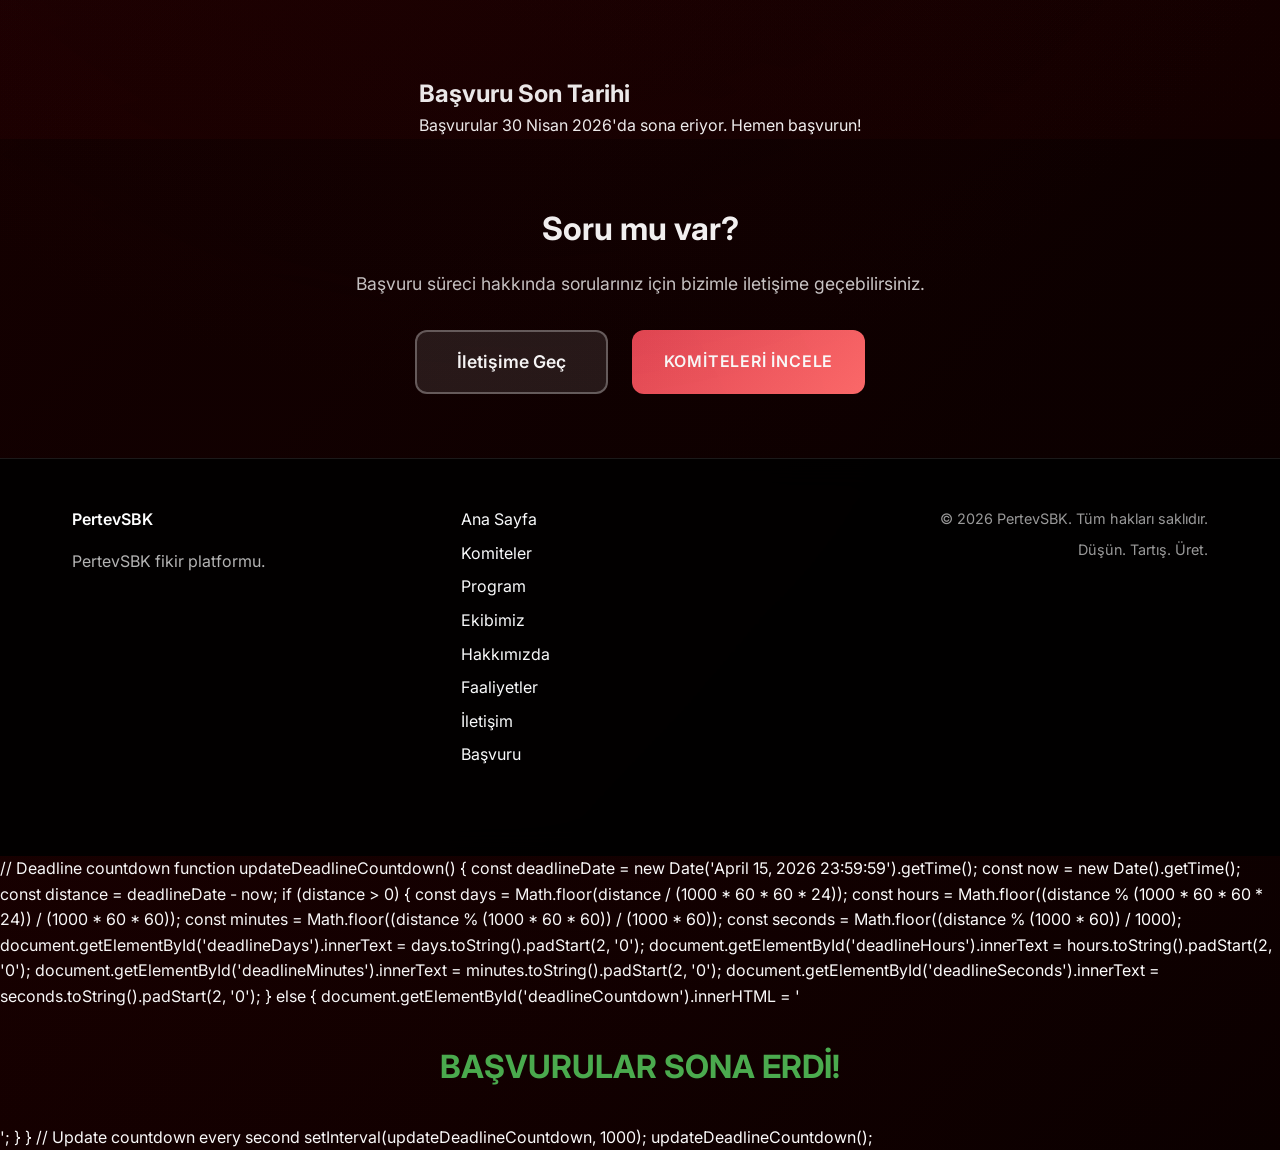
==== commit b7579cd9: "Update contact page and optimize mobile countdown position - Remove middle countdown from basvuru.ht" ====
--- a/basvuru.html
+++ b/basvuru.html
@@ -130,28 +130,6 @@
         <section class="deadline-info">
             <div class="container">
                 <h2>Başvuru Son Tarihi</h2>
-                <div class="countdown-container">
-                    <div class="countdown-box">
-                        <div class="countdown" id="deadlineCountdown">
-                            <div class="countdown-item">
-                                <span class="countdown-number" id="deadlineDays">00</span>
-                                <span class="countdown-label">GÜN</span>
-                            </div>
-                            <div class="countdown-item">
-                                <span class="countdown-number" id="deadlineHours">00</span>
-                                <span class="countdown-label">SAAT</span>
-                            </div>
-                            <div class="countdown-item">
-                                <span class="countdown-number" id="deadlineMinutes">00</span>
-                                <span class="countdown-label">DAKİKA</span>
-                            </div>
-                            <div class="countdown-item">
-                                <span class="countdown-number" id="deadlineSeconds">00</span>
-                                <span class="countdown-label">SANİYE</span>
-                            </div>
-                        </div>
-                    </div>
-                </div>
                 <p class="deadline-text">Başvurular 30 Nisan 2026'da sona eriyor. Hemen başvurun!</p>
             </div>
         </section>
--- a/style.css
+++ b/style.css
@@ -567,11 +567,11 @@
     user-select: none;
 }
 
-/* Desktop - countdown ortaya al */
+/* Desktop - countdown sabit */
 @media (min-width: 769px) {
     .countdown-box {
         position: fixed;
-        top: 45%;
+        top: 48%;
         left: 50%;
         transform: translate(-50%, -50%);
         background: rgba(255, 255, 255, 0.08);
@@ -581,9 +581,10 @@
         padding: 2rem 3rem;
         box-shadow: 0 10px 30px rgba(0, 0, 0, 0.5);
         transition: all 0.3s ease;
-        margin-top: 2rem;
-        margin-bottom: 0;
+        margin: 0;
         z-index: 1000;
+        pointer-events: none;
+        user-select: none;
     }
 }
 
@@ -595,7 +596,7 @@
 
 /* Professional Countdown Design */
 .hero-countdown {
-    margin-top: 38.5rem;
+    margin-top: 38rem;
     text-align: center;
 }
 
@@ -623,22 +624,54 @@
 }
 @media (max-width: 768px) {
     .countdown-box {
-        position: fixed;
-        top: 50%;
-        left: 50%;
-        transform: translate(-50%, -50%);
-        background: rgba(255, 255, 255, 0.08);
-        backdrop-filter: blur(15px);
-        border: 2px solid rgba(255, 255, 255, 0.15);
-        border-radius: 15px;
-        padding: 1rem 1.5rem;
-        box-shadow: 0 8px 25px rgba(0, 0, 0, 0.5);
-        transition: all 0.3s ease;
-        margin: 0;
-        z-index: 1000;
-        pointer-events: none;
-        user-select: none;
-        max-width: 90%;
+        position: fixed !important;
+        top: 25% !important;
+        left: 50% !important;
+        transform: translate(-50%, -50%) !important;
+        background: rgba(255, 255, 255, 0.08) !important;
+        backdrop-filter: blur(15px) !important;
+        border: 2px solid rgba(255, 255, 255, 0.15) !important;
+        border-radius: 15px !important;
+        padding: 1rem 1.5rem !important;
+        box-shadow: 0 8px 25px rgba(0, 0, 0, 0.5) !important;
+        transition: all 0.3s ease !important;
+        margin: 0 !important;
+        z-index: 1000 !important;
+        pointer-events: none !important;
+        user-select: none !important;
+        max-width: 90% !important;
+        display: block !important;
+    }
+    
+    /* Mobilde countdown'i yatay yap */
+    .countdown {
+        flex-direction: row !important;
+        gap: 0.8rem !important;
+        align-items: center !important;
+        justify-content: center !important;
+        display: flex !important;
+    }
+    
+    .countdown-item {
+        min-width: 50px !important;
+        flex: 1 !important;
+        text-align: center !important;
+    }
+    
+    .countdown-number {
+        font-size: 1.2rem !important;
+        display: block !important;
+        color: white !important;
+        font-weight: 900 !important;
+        line-height: 1 !important;
+        margin-bottom: 0.2rem !important;
+    }
+    
+    .countdown-label {
+        font-size: 0.6rem !important;
+        display: block !important;
+        color: rgba(255, 255, 255, 0.8) !important;
+        font-weight: 600 !important;
     }
     
     /* Diğer sayfalardaki mini-countdown'ı mobilde gizle */
@@ -838,7 +871,7 @@
     gap: 1.5rem;
     justify-content: center;
     align-items: center;
-    margin-top: 14rem;
+    margin-top: 11rem;
     flex-wrap: wrap;
 }
 
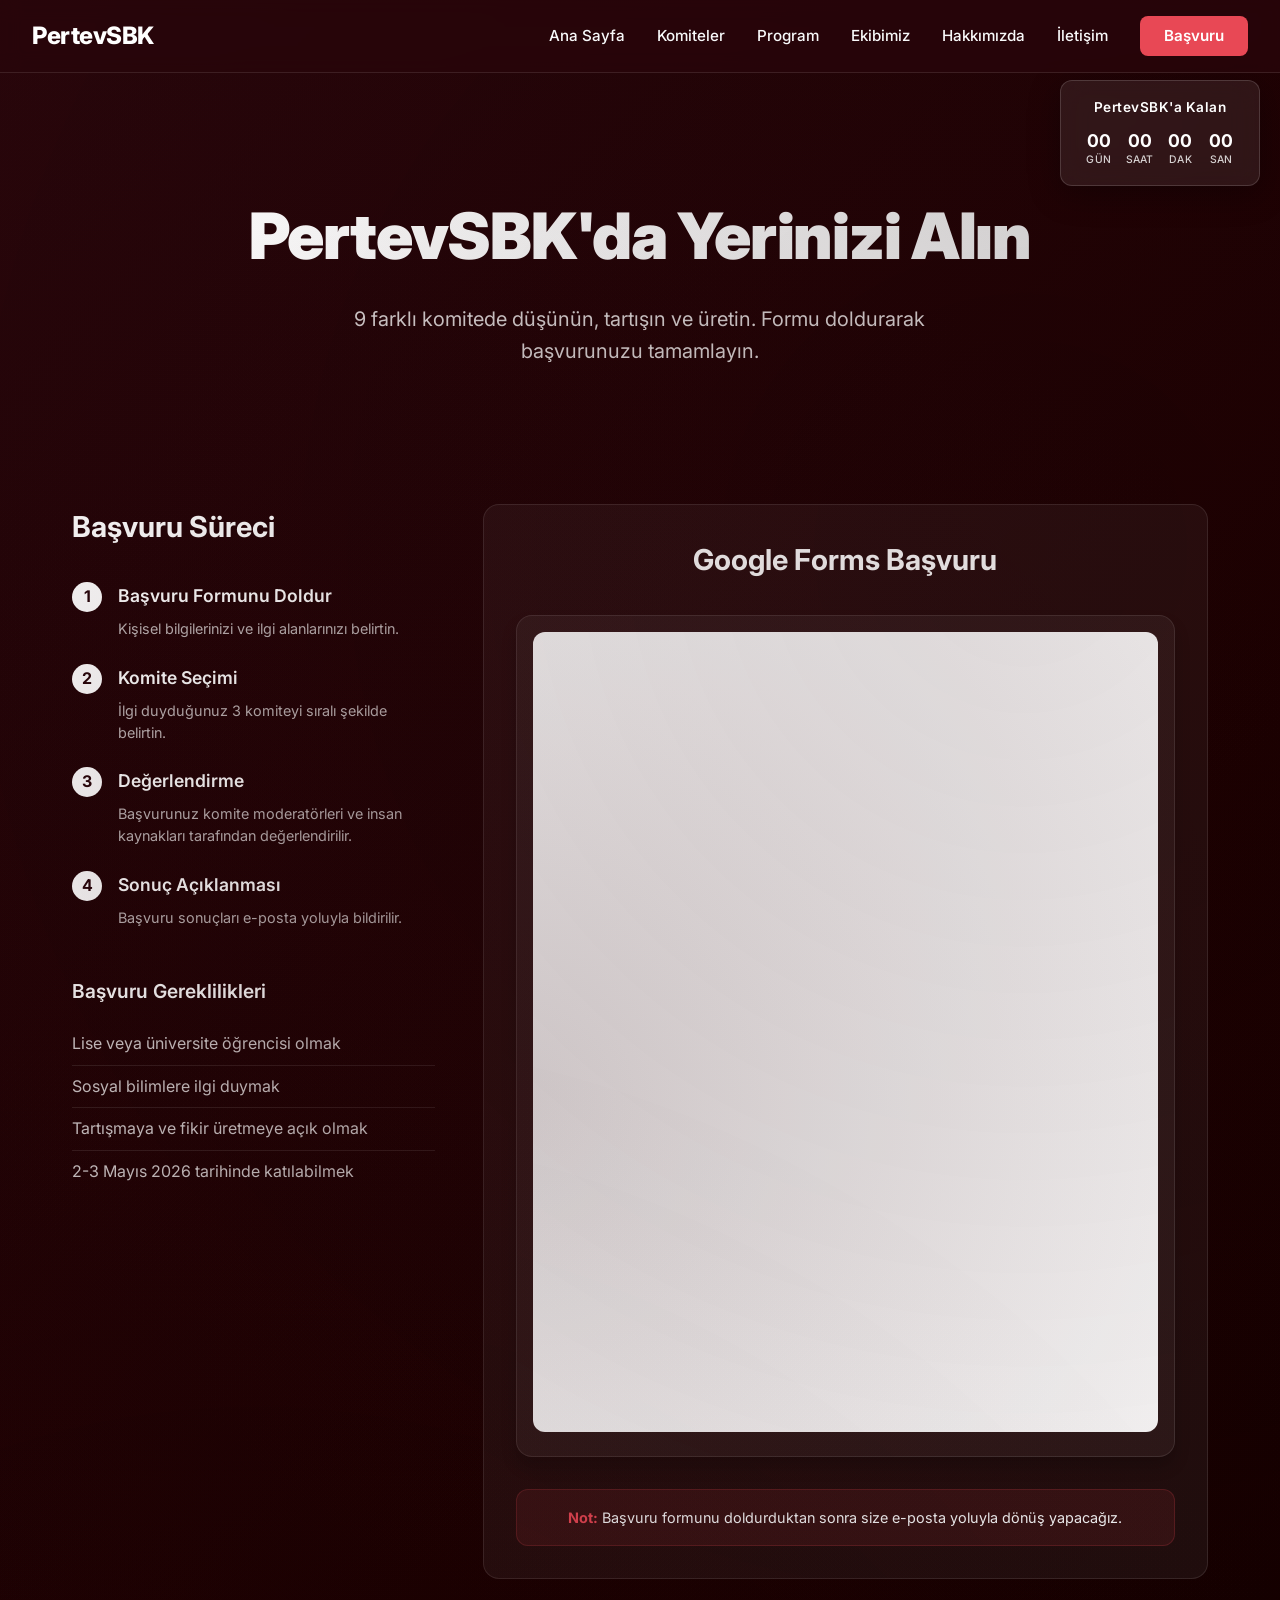
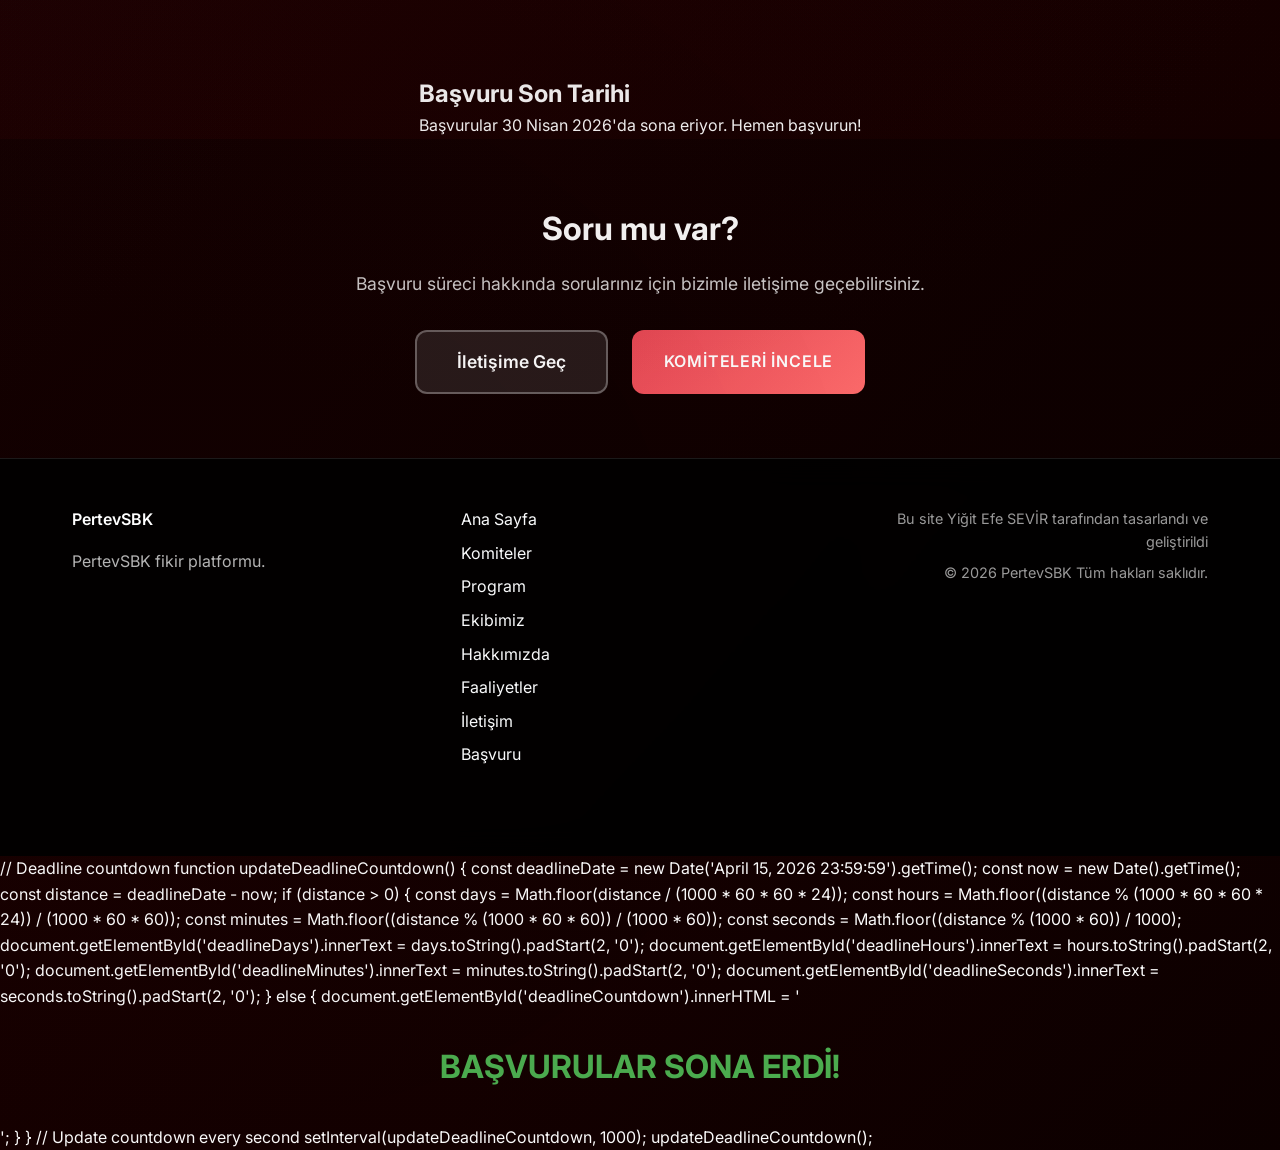
==== commit d79947d1: "Add coordinator message section and update footer links - Add Zeynep Uyanık (Genel Koordinatör) mess" ====
--- a/basvuru.html
+++ b/basvuru.html
@@ -164,8 +164,8 @@
                     <a href="basvuru.html">Başvuru</a>
                 </div>
                 <div class="footer-credits">
-                    <p>&copy; 2026 PertevSBK. Tüm hakları saklıdır.</p>
-                    <p>Düşün. Tartış. Üret.</p>
+                    <p>Bu site <span><a href="https://instagram.com/yigitesevir" target="_blank" style="color: inherit; text-decoration: none;">Yiğit Efe SEVİR</a></span> tarafından tasarlandı ve geliştirildi</p>
+                    <p>© 2026 PertevSBK Tüm hakları saklıdır.</p>
                 </div>
             </div>
         </div>
--- a/style.css
+++ b/style.css
@@ -571,7 +571,7 @@
 @media (min-width: 769px) {
     .countdown-box {
         position: fixed;
-        top: 48%;
+        top: 27%;
         left: 50%;
         transform: translate(-50%, -50%);
         background: rgba(255, 255, 255, 0.08);
@@ -625,7 +625,7 @@
 @media (max-width: 768px) {
     .countdown-box {
         position: fixed !important;
-        top: 25% !important;
+        top: 32% !important;
         left: 50% !important;
         transform: translate(-50%, -50%) !important;
         background: rgba(255, 255, 255, 0.08) !important;
@@ -636,7 +636,7 @@
         box-shadow: 0 8px 25px rgba(0, 0, 0, 0.5) !important;
         transition: all 0.3s ease !important;
         margin: 0 !important;
-        z-index: 1000 !important;
+        z-index: 500 !important;
         pointer-events: none !important;
         user-select: none !important;
         max-width: 90% !important;
@@ -3437,6 +3437,131 @@
     line-height: 1.5;
 }
 
+/* Coordinator Message Section */
+.coordinator-message {
+    padding: 3rem 0;
+    background: linear-gradient(135deg, rgba(0, 0, 0, 0.8), rgba(0, 0, 0, 0.6));
+}
+
+.message-content {
+    display: grid;
+    grid-template-columns: 1fr;
+    gap: 2rem;
+    align-items: start;
+    max-width: 1600px;
+    margin: 0 auto;
+}
+
+.coordinator-info {
+    text-align: center;
+    margin-top: -1rem;
+}
+
+.coordinator-avatar {
+    width: 130px;
+    height: 130px;
+    margin: 0 auto 1rem;
+    border-radius: 50%;
+    overflow: hidden;
+    border: 3px solid var(--accent-primary);
+    box-shadow: 0 8px 25px rgba(0, 0, 0, 0.3);
+}
+
+.coordinator-avatar-img {
+    width: 100%;
+    height: 100%;
+    object-fit: cover;
+    object-position: center top;
+}
+
+.coordinator-details h3 {
+    font-size: 1.5rem;
+    font-weight: 700;
+    color: var(--text-primary);
+    margin-bottom: 0.5rem;
+}
+
+.coordinator-role {
+    color: var(--accent-primary);
+    font-weight: 600;
+    font-size: 1rem;
+}
+
+.message-text h2 {
+    font-size: 2.5rem;
+    font-weight: 700;
+    color: var(--text-primary);
+    margin-bottom: 2rem;
+    text-align: center;
+}
+
+.message {
+    background: rgba(255, 255, 255, 0.05);
+    backdrop-filter: blur(10px);
+    border: 1px solid rgba(255, 255, 255, 0.1);
+    border-radius: 20px;
+    padding: 2rem;
+    box-shadow: 0 10px 30px rgba(0, 0, 0, 0.2);
+}
+
+.message p {
+    color: var(--text-primary);
+    line-height: 1.8;
+    font-size: 1.1rem;
+    margin-bottom: 1.5rem;
+    text-align: justify;
+}
+
+.message p:first-child {
+    font-weight: 600;
+    font-size: 1.2rem;
+    color: var(--accent-primary);
+}
+
+.signature {
+    text-align: right !important;
+    margin-top: 2rem !important;
+    font-style: italic;
+    color: var(--accent-primary) !important;
+}
+
+/* Responsive for Coordinator Message */
+@media (max-width: 768px) {
+    .coordinator-message {
+        padding: 3rem 0;
+    }
+    
+    .message-content {
+        grid-template-columns: 1fr;
+        gap: 2rem;
+        text-align: center;
+    }
+    
+    .coordinator-avatar {
+        width: 150px;
+        height: 150px;
+        margin: 0 auto 1.5rem;
+    }
+    
+    .message-text h2 {
+        font-size: 2rem;
+        margin-bottom: 1.5rem;
+    }
+    
+    .message {
+        padding: 2rem;
+    }
+    
+    .message p {
+        font-size: 1rem;
+        text-align: left;
+    }
+    
+    .signature {
+        text-align: center !important;
+    }
+}
+
 /* Responsive for Hakkımızda */
 @media (max-width: 768px) {
     .vision-mission-grid {
